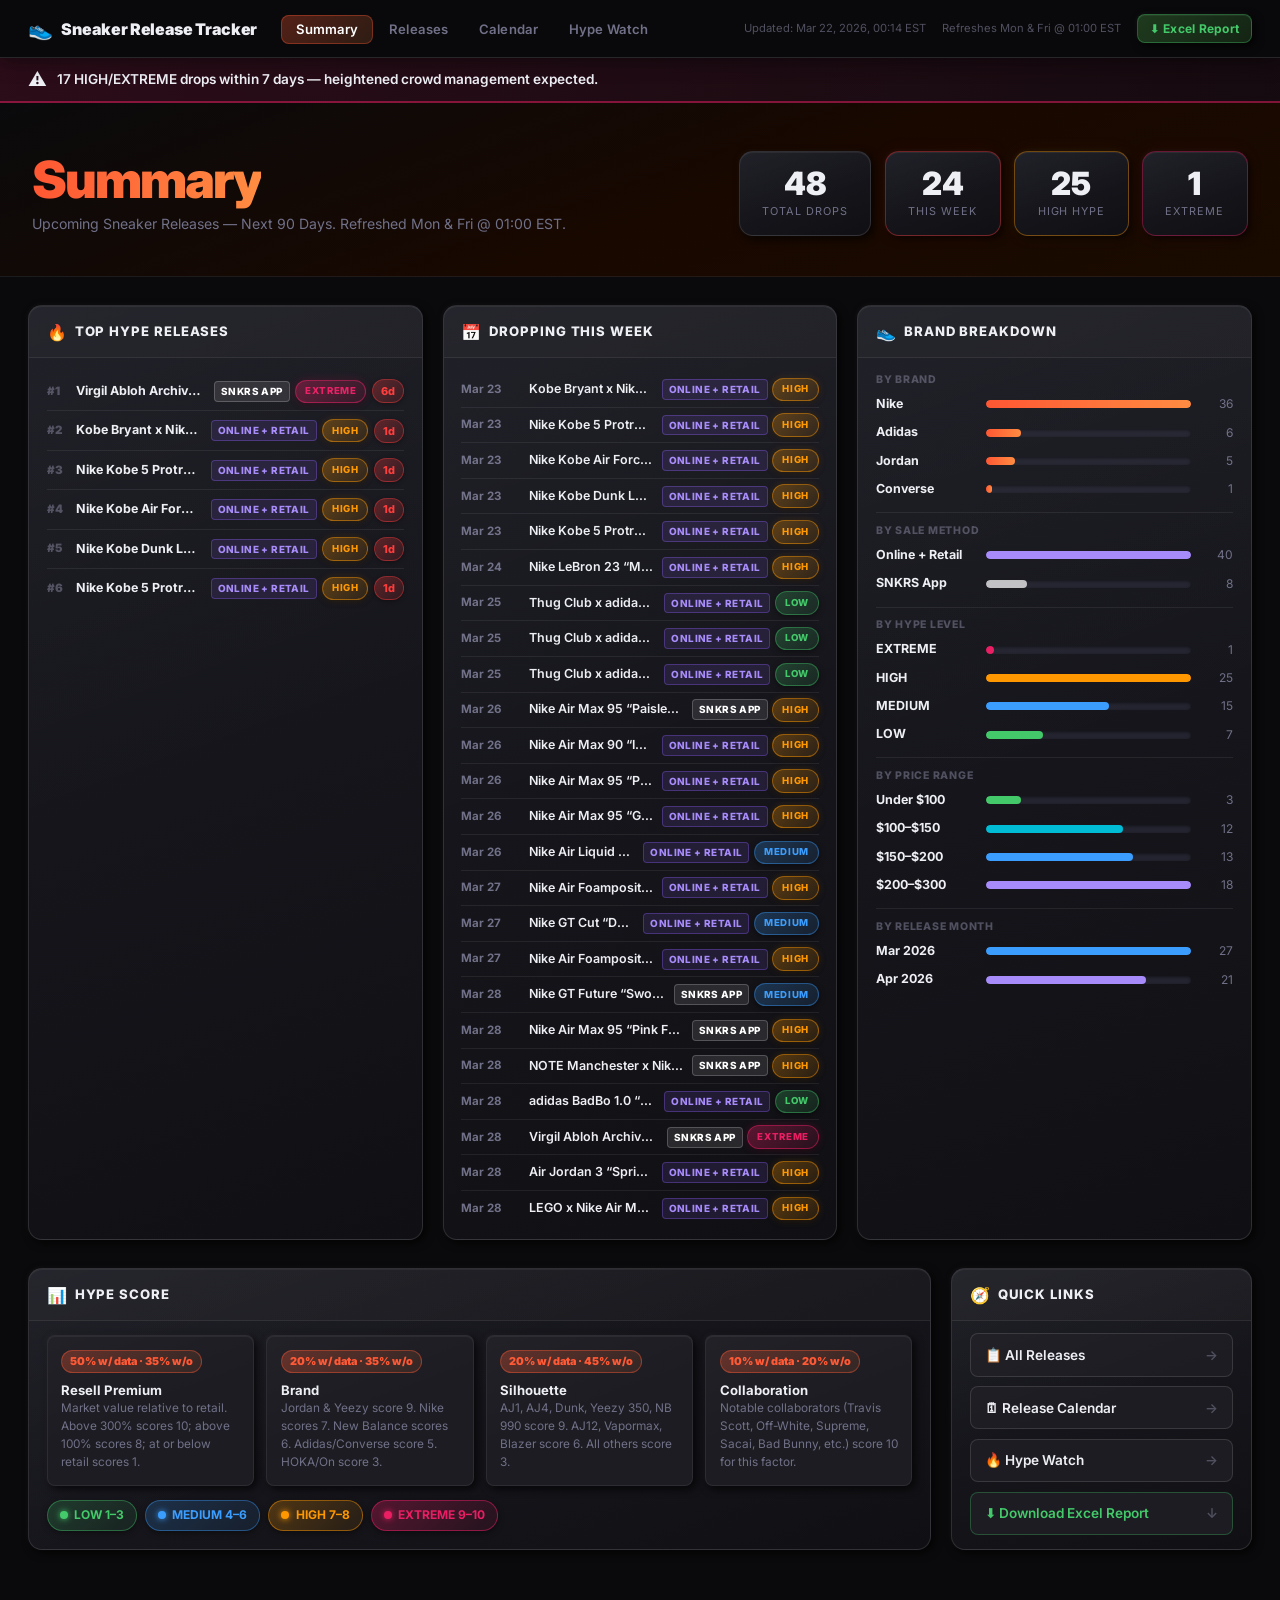
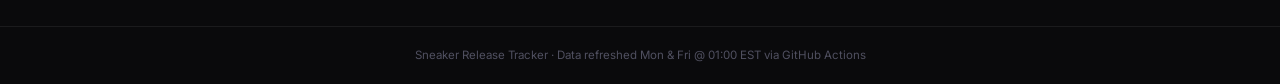
==== docs/index.html @ f707c874 "feat: extend date range from 30 to 90 days Updated LOOKAHEAD_DAYS constant and all associated UI tex" ====
<!DOCTYPE html>
<html lang="en">
<head>
  <meta charset="UTF-8" />
  <meta name="viewport" content="width=device-width, initial-scale=1.0" />
  <title>Sneaker Release Tracker — Summary</title>
  <link rel="stylesheet" href="assets/style.css" />
  <link href="https://fonts.googleapis.com/css2?family=Inter:wght@400;500;600;700;900&display=swap" rel="stylesheet" />
</head>
<body>

<nav class="navbar">
  <a class="nav-brand" href="index.html"><span class="nav-logo">👟</span><span class="nav-title">Sneaker Release Tracker</span></a>
  <ul class="nav-links">
    <li><a href="index.html" class="active">Summary</a></li>
    <li><a href="releases.html">Releases</a></li>
    <li><a href="calendar.html">Calendar</a></li>
    <li><a href="hype.html">Hype Watch</a></li>
  </ul>
  <div class="nav-right">
    <div class="nav-meta" id="last-updated">—</div>
    <div class="nav-meta">Refreshes Mon &amp; Fri @ 01:00 EST</div>
    <a class="btn-download" id="dl-btn" href="data/sneaker_releases.xlsx" download>⬇ Excel Report</a>
  </div>
</nav>

<div class="notice-bar" id="notice-bar">
  <div class="nb-drops" id="nb-drops">
    <span class="nb-icon">🚨</span>
    <div class="nb-body">
      <div class="nb-label">DROPPING TODAY</div>
      <div class="nb-shoes" id="drops-today-names"></div>
    </div>
  </div>
  <div class="nb-sep" id="nb-sep"></div>
  <div class="nb-alert" id="nb-alert">
    <span class="nb-icon">⚠️</span>
    <span id="alert-text"></span>
  </div>
</div>

<header class="hero">
  <div class="hero-content">
    <h1><span class="accent">Summary</span></h1>
    <p class="hero-sub">Upcoming Sneaker Releases — Next 90 Days. Refreshed Mon &amp; Fri @ 01:00 EST.</p>
  </div>
  <div class="hero-stats">
    <div class="stat-card"><div class="stat-num" id="stat-total">—</div><div class="stat-label">Total Drops</div></div>
    <div class="stat-card s-urgent"><div class="stat-num" id="stat-week">—</div><div class="stat-label">This Week</div></div>
    <div class="stat-card s-high"><div class="stat-num" id="stat-high">—</div><div class="stat-label">HIGH Hype</div></div>
    <div class="stat-card s-ext"><div class="stat-num" id="stat-ext">—</div><div class="stat-label">EXTREME</div></div>
  </div>
</header>

<!-- Top row: 3 equal cards spanning full width -->
<div class="summary-grid summary-grid-top">
  <!-- Top Hype Releases -->
  <div class="summary-section">
    <div class="ss-header"><span>🔥</span><span class="ss-title">Top Hype Releases</span></div>
    <div class="ss-body" id="top-hype-list"><div class="loading">Loading…</div></div>
  </div>

  <!-- Dropping This Week -->
  <div class="summary-section">
    <div class="ss-header"><span>📅</span><span class="ss-title">Dropping This Week</span></div>
    <div class="ss-body" id="this-week-list"><div class="loading">Loading…</div></div>
  </div>

  <!-- Brand + Sale Method Breakdown -->
  <div class="summary-section">
    <div class="ss-header"><span>👟</span><span class="ss-title">Brand Breakdown</span></div>
    <div class="ss-body">
      <div class="breakdown-sub-label">By Brand</div>
      <div class="brand-bars" id="brand-bars"></div>
      <div class="breakdown-divider"></div>
      <div class="breakdown-sub-label">By Sale Method</div>
      <div class="brand-bars" id="sale-bars"></div>
      <div class="breakdown-divider"></div>
      <div class="breakdown-sub-label">By Hype Level</div>
      <div class="brand-bars" id="hype-bars"></div>
      <div class="breakdown-divider"></div>
      <div class="breakdown-sub-label">By Price Range</div>
      <div class="brand-bars" id="price-bars"></div>
      <div class="breakdown-divider"></div>
      <div class="breakdown-sub-label">By Release Month</div>
      <div class="brand-bars" id="month-bars"></div>
    </div>
  </div>
</div>

<!-- Bottom row: Hype Legend + Quick Links spanning full width -->
<div class="summary-grid summary-grid-bottom">
  <!-- How Hype Is Calculated -->
  <div class="summary-section">
    <div class="ss-header"><span>📊</span><span class="ss-title">Hype Score</span></div>
    <div class="ss-body">
      <div class="legend-factors-inline">
        <div class="legend-factor">
          <div class="lf-header"><span class="lf-weight">50% w/ data · 35% w/o</span></div>
          <div class="lf-title">Resell Premium</div>
          <div class="lf-desc">Market value relative to retail. Above 300% scores 10; above 100% scores 8; at or below retail scores 1.</div>
        </div>
        <div class="legend-factor">
          <div class="lf-header"><span class="lf-weight">20% w/ data · 35% w/o</span></div>
          <div class="lf-title">Brand</div>
          <div class="lf-desc">Jordan &amp; Yeezy score 9. Nike scores 7. New Balance scores 6. Adidas/Converse score 5. HOKA/On score 3.</div>
        </div>
        <div class="legend-factor">
          <div class="lf-header"><span class="lf-weight">20% w/ data · 45% w/o</span></div>
          <div class="lf-title">Silhouette</div>
          <div class="lf-desc">AJ1, AJ4, Dunk, Yeezy 350, NB 990 score 9. AJ12, Vapormax, Blazer score 6. All others score 3.</div>
        </div>
        <div class="legend-factor">
          <div class="lf-header"><span class="lf-weight">10% w/ data · 20% w/o</span></div>
          <div class="lf-title">Collaboration</div>
          <div class="lf-desc">Notable collaborators (Travis Scott, Off-White, Supreme, Sacai, Bad Bunny, etc.) score 10 for this factor.</div>
        </div>
      </div>
      <div class="legend-levels" style="margin-top:0.85rem;">
        <div class="legend-level-pill ll-low">  <span class="ll-dot"></span> LOW 1–3</div>
        <div class="legend-level-pill ll-medium"><span class="ll-dot"></span> MEDIUM 4–6</div>
        <div class="legend-level-pill ll-high">  <span class="ll-dot"></span> HIGH 7–8</div>
        <div class="legend-level-pill ll-extreme"><span class="ll-dot"></span> EXTREME 9–10</div>
      </div>
    </div>
  </div>

  <!-- Quick Links -->
  <div class="summary-section">
    <div class="ss-header"><span>🧭</span><span class="ss-title">Quick Links</span></div>
    <div class="ss-body" style="display:flex;flex-direction:column;gap:0.6rem;padding-top:0.75rem;">
      <a href="releases.html" class="quick-link">📋 All Releases <span class="ql-arrow">→</span></a>
      <a href="calendar.html" class="quick-link">🗓 Release Calendar <span class="ql-arrow">→</span></a>
      <a href="hype.html" class="quick-link quick-link-hype">🔥 Hype Watch <span class="ql-arrow">→</span></a>
      <a href="data/sneaker_releases.xlsx" download class="quick-link quick-link-dl">⬇ Download Excel Report <span class="ql-arrow">↓</span></a>
    </div>
  </div>
</div>

<footer class="site-footer">
  <p>Sneaker Release Tracker · Data refreshed Mon &amp; Fri @ 01:00 EST via GitHub Actions</p>
</footer>

<script src="assets/data.js?v=3"></script>
<script src="assets/transitions.js"></script>
<script src="assets/summary.js?v=3"></script>
</body>
</html>
---- docs/assets/style.css ----
/* ============================================================
   Sneaker Release Tracker — Dashboard Styles v2
   Dark sneaker-culture aesthetic with gradients, bevel, bubbles
   ============================================================ */

:root {
  --bg:       #0a0a0c;
  --surface:  #131317;
  --surface2: #1c1c22;
  --surface3: #242430;
  --border:   rgba(255,255,255,0.07);
  --border2:  rgba(255,255,255,0.12);
  --accent:   #ff5733;
  --accent2:  #ff8c42;
  --text:     #eeeef5;
  --text-muted: #707088;
  --text-dim:   #505060;
  --urgent:   #ff3b3b;
  --upcoming: #f5a623;
  --low:      #43c96a;
  --medium:   #3b9eff;
  --high:     #ff9800;
  --extreme:  #e91e63;
  --font:     'Inter', system-ui, sans-serif;
  --r:        14px;
  --r-sm:     8px;
  --r-xs:     5px;
  /* bevel shadow */
  --bevel: 3px 3px 8px rgba(0,0,0,0.7), -1px -1px 4px rgba(255,255,255,0.04), inset 0 1px 0 rgba(255,255,255,0.055);
  /* card gradient */
  --card-bg: linear-gradient(160deg, #1a1a22 0%, #101014 100%);
}

*,*::before,*::after { box-sizing:border-box; margin:0; padding:0; }
html { scroll-behavior:smooth; }
body { background:var(--bg); color:var(--text); font-family:var(--font); min-height:100vh; line-height:1.5; }

/* ── NAVBAR ─────────────────────────────────── */
.navbar {
  display:flex; align-items:center; gap:1.5rem;
  padding:0 1.75rem; height:58px;
  background:rgba(10,10,12,0.92);
  backdrop-filter:blur(16px);
  border-bottom:1px solid var(--border2);
  position:sticky; top:0; z-index:200;
  box-shadow:0 2px 20px rgba(0,0,0,0.5);
}
.nav-brand { display:flex; align-items:center; gap:0.55rem; font-weight:900; font-size:1rem; letter-spacing:-0.02em; white-space:nowrap; text-decoration:none; color:var(--text); }
.nav-logo { font-size:1.25rem; }
.nav-links { display:flex; list-style:none; gap:2px; }
.nav-links a {
  color:var(--text-muted); text-decoration:none;
  font-size:0.82rem; font-weight:600;
  padding:0.38rem 0.9rem; border-radius:var(--r-sm);
  transition:color 0.15s, background 0.15s;
  letter-spacing:0.01em;
}
.nav-links a:hover { color:var(--text); background:var(--surface2); }
.nav-links a.active {
  color:#fff;
  background:linear-gradient(135deg, rgba(255,87,51,0.3), rgba(255,140,66,0.15));
  box-shadow:inset 0 0 0 1px rgba(255,87,51,0.35);
}
.nav-right { margin-left:auto; display:flex; align-items:center; gap:1rem; }
.nav-meta  { font-size:0.7rem; color:var(--text-dim); white-space:nowrap; }
.btn-download {
  display:flex; align-items:center; gap:0.4rem;
  background:linear-gradient(135deg, #1e3a1e, #142414);
  border:1px solid rgba(67,201,106,0.35);
  color:#43c96a; border-radius:var(--r-sm);
  padding:0.3rem 0.75rem; font-size:0.75rem; font-weight:700;
  text-decoration:none; letter-spacing:0.02em;
  transition:border-color 0.15s, box-shadow 0.15s;
  box-shadow:var(--bevel);
}
.btn-download:hover { border-color:rgba(67,201,106,0.65); box-shadow:0 0 10px rgba(67,201,106,0.2), var(--bevel); }

/* ── HERO ────────────────────────────────────── */
.hero {
  padding:3rem 2rem 2.5rem;
  background:linear-gradient(160deg, #0a0a0c 0%, #180800 55%, #1a0b00 100%);
  border-bottom:1px solid var(--border);
  display:flex; align-items:center; justify-content:space-between; flex-wrap:wrap; gap:2rem;
}
.hero.slim   { padding:2rem; }
.hero.extreme-bg { background:linear-gradient(160deg, #0a0a0c 0%, #18001a 55%, #1a0014 100%); }
.hero h1 { font-size:clamp(2rem,5vw,3.2rem); font-weight:900; letter-spacing:-0.04em; line-height:1.05; }
.accent  { background:linear-gradient(90deg, var(--accent), var(--accent2)); -webkit-background-clip:text; -webkit-text-fill-color:transparent; background-clip:text; }
.hero-sub { color:var(--text-muted); margin-top:0.4rem; font-size:0.88rem; }

/* ── STAT CARDS ──────────────────────────────── */
.hero-stats { display:flex; gap:0.85rem; flex-wrap:wrap; }
.stat-card {
  background:var(--card-bg);
  border:1px solid var(--border2);
  border-radius:var(--r);
  padding:1rem 1.4rem;
  text-align:center;
  min-width:100px;
  box-shadow:var(--bevel);
  position:relative; overflow:hidden;
}
.stat-card::before {
  content:''; position:absolute; inset:0;
  background:linear-gradient(160deg, rgba(255,255,255,0.03) 0%, transparent 60%);
  pointer-events:none;
}
.stat-card.s-urgent { border-color:rgba(255,59,59,0.4); box-shadow:var(--bevel), 0 0 18px rgba(255,59,59,0.08); }
.stat-card.s-high   { border-color:rgba(255,152,0,0.4);  box-shadow:var(--bevel), 0 0 18px rgba(255,152,0,0.08); }
.stat-card.s-ext    { border-color:rgba(233,30,99,0.4);  box-shadow:var(--bevel), 0 0 18px rgba(233,30,99,0.08); }
.stat-card.s-med    { border-color:rgba(59,158,255,0.4); box-shadow:var(--bevel), 0 0 18px rgba(59,158,255,0.08); }
.stat-num   { font-size:2rem; font-weight:900; line-height:1; }
.stat-label { font-size:0.68rem; color:var(--text-muted); text-transform:uppercase; letter-spacing:0.09em; margin-top:0.2rem; }

/* ── ALERT BANNER ────────────────────────────── */
.alert-banner {
  display:none; align-items:center; gap:0.75rem;
  padding:0.65rem 1.75rem;
  background:linear-gradient(90deg, rgba(233,30,99,0.15), rgba(233,30,99,0.05));
  border-bottom:2px solid rgba(233,30,99,0.5);
  font-size:0.85rem; font-weight:600;
}
.alert-banner.show { display:flex; }
.alert-icon { font-size:1.1rem; }

/* ── COMBINED NOTICE BAR ─────────────────────── */
@keyframes pulse-glow {
  0%, 100% { box-shadow: 0 2px 8px rgba(233,30,99,0); }
  50%       { box-shadow: 0 2px 20px rgba(233,30,99,0.3); }
}
.notice-bar {
  display:none; align-items:center; gap:1.5rem;
  padding:0.7rem 1.75rem;
  background:linear-gradient(90deg, rgba(233,30,99,0.15), rgba(233,30,99,0.05));
  border-bottom:2px solid rgba(233,30,99,0.5);
  font-size:0.85rem; font-weight:600;
}
.notice-bar.show { display:flex; }
.notice-bar.has-drops { animation:pulse-glow 2.4s ease-in-out infinite; }
.nb-drops { display:none; align-items:flex-start; gap:0.65rem; }
.nb-drops.show { display:flex; }
.nb-icon  { font-size:1.15rem; line-height:1; }
.nb-body  { display:flex; flex-direction:column; gap:0.4rem; }
.nb-label { font-size:0.7rem; font-weight:900; letter-spacing:0.1em; color:#e91e63; text-transform:uppercase; }
.nb-shoes { display:flex; flex-wrap:wrap; gap:0.45rem; }
.dt-shoe  { display:flex; align-items:center; gap:0.4rem; background:rgba(255,255,255,0.06); border:1px solid rgba(233,30,99,0.3); border-radius:6px; padding:0.22rem 0.6rem; }
.dt-shoe-name { font-size:0.84rem; font-weight:600; color:var(--text); }
.nb-sep   { display:none; width:1px; align-self:stretch; min-height:28px; background:rgba(233,30,99,0.35); }
.nb-sep.show { display:block; }
.nb-alert { display:none; align-items:center; gap:0.65rem; }
.nb-alert.show { display:flex; }

/* ── FILTERS BAR ─────────────────────────────── */
.filters-bar {
  background:var(--surface); border-bottom:1px solid var(--border);
  padding:0.85rem 1.75rem;
}
.filters-inner { display:flex; flex-wrap:wrap; gap:1.25rem; align-items:flex-end; }
.filter-group  { display:flex; flex-direction:column; gap:0.35rem; }
.filter-group label { font-size:0.65rem; text-transform:uppercase; letter-spacing:0.1em; color:var(--text-dim); font-weight:700; }
.filter-chips  { display:flex; gap:0.35rem; flex-wrap:wrap; }

.chip {
  background:var(--surface2);
  border:1px solid var(--border2);
  color:var(--text-muted);
  border-radius:20px;
  padding:0.25rem 0.75rem;
  font-size:0.74rem; font-weight:700;
  cursor:pointer; font-family:var(--font);
  transition:all 0.15s;
  box-shadow:var(--bevel);
}
.chip:hover { border-color:var(--accent); color:var(--text); }
.chip.active {
  background:linear-gradient(135deg, rgba(255,87,51,0.35), rgba(255,140,66,0.15));
  border-color:rgba(255,87,51,0.6); color:#fff;
  box-shadow:var(--bevel), 0 0 8px rgba(255,87,51,0.15);
}
.chip.active[data-hype="EXTREME"] { background:linear-gradient(135deg,rgba(233,30,99,0.35),rgba(233,30,99,0.1));  border-color:rgba(233,30,99,0.6); }
.chip.active[data-hype="HIGH"]    { background:linear-gradient(135deg,rgba(255,152,0,0.35),rgba(255,152,0,0.1));   border-color:rgba(255,152,0,0.6); }
.chip.active[data-hype="MEDIUM"]  { background:linear-gradient(135deg,rgba(59,158,255,0.35),rgba(59,158,255,0.1)); border-color:rgba(59,158,255,0.6); }
.chip.active[data-hype="LOW"]     { background:linear-gradient(135deg,rgba(67,201,106,0.35),rgba(67,201,106,0.1)); border-color:rgba(67,201,106,0.6); }
.chip.urgent-active { background:linear-gradient(135deg,rgba(255,59,59,0.35),rgba(255,59,59,0.1)); border-color:rgba(255,59,59,0.6); }

.search-input {
  background:var(--surface2); border:1px solid var(--border2);
  color:var(--text); border-radius:var(--r-sm);
  padding:0.38rem 0.75rem; font-size:0.82rem;
  font-family:var(--font); width:220px;
  transition:border-color 0.15s; box-shadow:var(--bevel);
}
.search-input:focus { outline:none; border-color:rgba(255,87,51,0.5); }
.search-input::placeholder { color:var(--text-dim); }

.sort-select {
  background:var(--surface2); border:1px solid var(--border2);
  color:var(--text); border-radius:var(--r-sm);
  padding:0.3rem 0.6rem; font-size:0.78rem;
  font-family:var(--font); cursor:pointer;
  box-shadow:var(--bevel);
}

/* ── VIEW TOGGLE ─────────────────────────────── */
.view-toggle { display:flex; gap:3px; }
.view-btn {
  background:var(--surface2); border:1px solid var(--border);
  color:var(--text-muted); border-radius:var(--r-xs);
  padding:0.3rem 0.55rem; font-size:0.8rem;
  cursor:pointer; font-family:var(--font);
  transition:all 0.15s; line-height:1;
}
.view-btn.active { background:var(--surface3); border-color:var(--border2); color:var(--text); }

/* ── SECTION HEADER ──────────────────────────── */
.section-header {
  display:flex; align-items:center; justify-content:space-between;
  margin-bottom:1.25rem; flex-wrap:wrap; gap:0.75rem;
}
.section-header h2 { font-size:1.2rem; font-weight:700; }
.section-controls  { display:flex; align-items:center; gap:0.75rem; flex-wrap:wrap; }
.count-badge {
  background:var(--surface2); border:1px solid var(--border2);
  border-radius:20px; padding:0.12rem 0.55rem;
  font-size:0.75rem; font-weight:700; color:var(--text-muted);
  margin-left:0.4rem; vertical-align:middle;
}

/* ── CARDS SECTION ───────────────────────────── */
.cards-section { padding:1.75rem; }
.cards-grid {
  display:grid;
  grid-template-columns:repeat(auto-fill, minmax(270px, 1fr));
  gap:1rem;
}

/* ── SNEAKER CARD ────────────────────────────── */
.sneaker-card {
  background:var(--card-bg);
  border:1px solid var(--border2);
  border-radius:var(--r);
  overflow:hidden;
  display:flex; flex-direction:column;
  box-shadow:var(--bevel);
  transition:transform 0.15s, box-shadow 0.15s;
  position:relative;
}
.sneaker-card::before {
  content:''; position:absolute; inset:0; border-radius:var(--r);
  background:linear-gradient(160deg, rgba(255,255,255,0.035) 0%, transparent 50%);
  pointer-events:none; z-index:0;
}
.sneaker-card > * { position:relative; z-index:1; }
.sneaker-card:hover { transform:translateY(-3px); box-shadow:5px 8px 24px rgba(0,0,0,0.7), -2px -2px 6px rgba(255,255,255,0.045), inset 0 1px 0 rgba(255,255,255,0.07); }
.sneaker-card.urgent-card  { border-top:2px solid var(--urgent); }
.sneaker-card.upcoming-card{ border-top:2px solid var(--upcoming); }

.card-image-wrap {
  width:100%; aspect-ratio:16/9;
  background:linear-gradient(160deg, var(--surface2), var(--bg));
  display:flex; align-items:center; justify-content:center; overflow:hidden;
}
.card-image-wrap img { width:100%; height:100%; object-fit:cover; transition:transform 0.3s; }
.sneaker-card:hover .card-image-wrap img { transform:scale(1.05); }
.card-image-placeholder { font-size:2.5rem; opacity:0.15; }

.card-body { padding:0.85rem; flex:1; display:flex; flex-direction:column; gap:0.45rem; }
.card-top  { display:flex; align-items:flex-start; justify-content:space-between; gap:0.4rem; }
.card-name { font-size:0.875rem; font-weight:700; line-height:1.3; flex:1; }

/* Hype badge — bubble style */
.hype-badge {
  font-size:0.6rem; font-weight:800; padding:0.22rem 0.55rem;
  border-radius:20px; text-transform:uppercase; letter-spacing:0.07em;
  white-space:nowrap; flex-shrink:0;
  box-shadow:0 2px 6px rgba(0,0,0,0.4);
}
.hype-LOW     { background:linear-gradient(135deg,rgba(67,201,106,0.25),rgba(67,201,106,0.1));  color:#43c96a; border:1px solid rgba(67,201,106,0.4); }
.hype-MEDIUM  { background:linear-gradient(135deg,rgba(59,158,255,0.25),rgba(59,158,255,0.1)); color:#3b9eff; border:1px solid rgba(59,158,255,0.4); }
.hype-HIGH    { background:linear-gradient(135deg,rgba(255,152,0,0.3),rgba(255,152,0,0.1));   color:#ff9800; border:1px solid rgba(255,152,0,0.45); box-shadow:0 0 8px rgba(255,152,0,0.15),0 2px 6px rgba(0,0,0,0.4); }
.hype-EXTREME { background:linear-gradient(135deg,rgba(233,30,99,0.35),rgba(233,30,99,0.1));  color:#e91e63; border:1px solid rgba(233,30,99,0.5);  box-shadow:0 0 10px rgba(233,30,99,0.2),0 2px 6px rgba(0,0,0,0.4); }

.card-meta { display:flex; flex-wrap:wrap; gap:0.3rem; }
.meta-pill {
  font-size:0.68rem; color:var(--text-muted);
  background:var(--surface3); border-radius:var(--r-xs);
  padding:0.12rem 0.42rem; border:1px solid var(--border);
}
.brand-pill { font-weight:800; text-transform:uppercase; letter-spacing:0.05em; color:var(--text); }

/* Hype score bar */
.hype-score-bar { display:flex; align-items:center; gap:0.45rem; }
.hype-bar-bg {
  flex:1; height:5px; background:var(--surface3);
  border-radius:3px; overflow:hidden;
  box-shadow:inset 0 1px 3px rgba(0,0,0,0.5);
}
.hype-bar-fill { height:100%; border-radius:3px; }
.hype-score-num { font-size:0.7rem; font-weight:800; min-width:2rem; text-align:right; color:var(--text-muted); }

.card-footer {
  display:flex; align-items:center; justify-content:space-between;
  border-top:1px solid var(--border); padding-top:0.65rem; margin-top:auto; flex-wrap:wrap; gap:0.4rem;
}
.release-date-wrap { display:flex; flex-direction:column; }
.release-date-label { font-size:0.6rem; text-transform:uppercase; letter-spacing:0.09em; color:var(--text-dim); }
.release-date-val   { font-size:0.82rem; font-weight:700; }

/* Days chips */
.days-chip { font-size:0.68rem; font-weight:800; padding:0.18rem 0.5rem; border-radius:20px; box-shadow:0 1px 4px rgba(0,0,0,0.4); }
.days-urgent   { background:linear-gradient(135deg,rgba(255,59,59,0.3),rgba(255,59,59,0.1));   color:var(--urgent);   border:1px solid rgba(255,59,59,0.4); }
.days-upcoming { background:linear-gradient(135deg,rgba(245,166,35,0.3),rgba(245,166,35,0.1)); color:var(--upcoming); border:1px solid rgba(245,166,35,0.4); }
.days-normal   { background:var(--surface3); color:var(--text-muted); border:1px solid var(--border); }

.price-tag { font-size:0.95rem; font-weight:900; background:linear-gradient(90deg,var(--accent),var(--accent2)); -webkit-background-clip:text; -webkit-text-fill-color:transparent; background-clip:text; }
.price-tbd { font-size:0.75rem; color:var(--text-dim); font-style:italic; }

.card-source-link { font-size:0.67rem; color:var(--text-dim); text-decoration:none; margin-top:0.25rem; display:inline-block; transition:color 0.15s; }
.card-source-link:hover { color:var(--accent); }

/* ── LIST VIEW ───────────────────────────────── */
.list-view { display:flex; flex-direction:column; gap:2px; }
.list-header, .list-row {
  display:grid;
  grid-template-columns: 22px 1fr 72px 108px 62px 40px 50px 34px 26px;
  gap:0.5rem; align-items:center;
  padding:0 0.75rem;
}
.list-header {
  font-size:0.67rem; text-transform:uppercase; letter-spacing:0.1em; color:var(--text-dim); font-weight:700;
  padding-bottom:0.4rem; border-bottom:1px solid var(--border);
  margin-bottom:2px;
}
.list-row {
  background:var(--surface);
  border:1px solid var(--border);
  border-radius:var(--r-xs);
  height:38px;
  box-shadow:var(--bevel);
  transition:background 0.12s, border-color 0.12s;
  cursor:default;
}
.list-row:hover { background:var(--surface2); border-color:var(--border2); }
.list-row.urgent-row  { border-left:3px solid var(--urgent); }
.list-row.upcoming-row{ border-left:3px solid var(--upcoming); }

.list-dot { width:10px; height:10px; border-radius:50%; flex-shrink:0; box-shadow:0 0 6px currentColor; }
.list-dot.d-low     { background:var(--low);    color:var(--low); }
.list-dot.d-medium  { background:var(--medium); color:var(--medium); }
.list-dot.d-high    { background:var(--high);   color:var(--high); }
.list-dot.d-extreme { background:var(--extreme);color:var(--extreme); }

.list-name  { font-size:0.87rem; font-weight:600; white-space:nowrap; overflow:hidden; text-overflow:ellipsis; }
.list-brand { font-size:0.75rem; font-weight:800; text-transform:uppercase; letter-spacing:0.04em; color:var(--text-muted); }
.list-date  { font-size:0.8rem; font-weight:600; }
.list-days  { font-size:0.75rem; font-weight:800; text-align:center; }
.list-days.urgent   { color:var(--urgent); }
.list-days.upcoming { color:var(--upcoming); }
.list-price { font-size:0.83rem; font-weight:800; color:var(--accent); text-align:right; }
.list-score { font-size:0.78rem; font-weight:800; text-align:center; }
.list-link  { font-size:0.8rem; font-weight:700; color:var(--accent); text-decoration:none; text-align:center; transition:color 0.12s, opacity 0.12s; opacity:0.75; }
.list-link:hover { color:var(--accent2); opacity:1; }

/* ── SALE METHOD BADGES ──────────────────────────── */
.sale-badge {
  display:inline-flex; align-items:center;
  font-size:0.62rem; font-weight:800; letter-spacing:0.04em;
  padding:2px 6px; border-radius:4px;
  white-space:nowrap; text-transform:uppercase;
  border:1px solid transparent;
}
/* SNKRS App — Nike black/white */
.sm-snkrs        { background:rgba(255,255,255,0.1); color:#fff; border-color:rgba(255,255,255,0.2); }
/* Confirmed App — Adidas blue */
.sm-confirmed    { background:rgba(59,158,255,0.15); color:#3b9eff; border-color:rgba(59,158,255,0.35); }
/* Raffle — orange/amber heat */
.sm-raffle       { background:rgba(255,152,0,0.15);  color:#ff9800; border-color:rgba(255,152,0,0.4); }
/* Giveaway — green */
.sm-giveaway     { background:rgba(67,201,106,0.15); color:#43c96a; border-color:rgba(67,201,106,0.35); }
/* Online-only — teal */
.sm-online       { background:rgba(0,188,212,0.12);  color:#00bcd4; border-color:rgba(0,188,212,0.3); }
/* Online + Retail — indigo */
.sm-online-retail{ background:rgba(139,92,246,0.13); color:#a78bfa; border-color:rgba(139,92,246,0.35); }
/* In-Store — warm gray */
.sm-instore      { background:rgba(255,193,7,0.12);  color:#ffc107; border-color:rgba(255,193,7,0.3); }
/* Retail — dim */
.sm-retail       { background:rgba(255,255,255,0.05);color:var(--text-dim); border-color:rgba(255,255,255,0.09); }

.card-sale-row { margin:0.3rem 0 0.1rem; }

/* ── CALENDAR ────────────────────────────────── */
.calendar-section { padding:1.75rem; }
.calendar-nav { display:flex; align-items:center; gap:1.25rem; margin-bottom:1.25rem; }
.calendar-nav h2 { font-size:1.3rem; font-weight:700; min-width:190px; text-align:center; }
.cal-btn {
  background:var(--card-bg); border:1px solid var(--border2);
  color:var(--text); border-radius:var(--r-sm);
  padding:0.38rem 0.9rem; cursor:pointer; font-family:var(--font);
  font-size:0.82rem; box-shadow:var(--bevel); transition:border-color 0.15s;
}
.cal-btn:hover { border-color:var(--accent); color:var(--accent); }

.calendar-grid-wrapper {
  background:var(--surface); border:1px solid var(--border2);
  border-radius:var(--r); overflow:hidden; box-shadow:var(--bevel);
}
.calendar-dow {
  display:grid; grid-template-columns:repeat(7,1fr);
  border-bottom:1px solid var(--border);
  background:var(--surface2);
}
.calendar-dow span {
  text-align:center; padding:0.55rem;
  font-size:0.67rem; text-transform:uppercase; letter-spacing:0.1em;
  color:var(--text-dim); font-weight:700;
}
.calendar-grid { display:grid; grid-template-columns:repeat(7,1fr); }
.cal-day {
  min-height:140px; border-right:1px solid var(--border); border-bottom:1px solid var(--border);
  padding:0.45rem 0.5rem; transition:background 0.1s; display:flex; flex-direction:column;
}
.cal-day:nth-child(7n) { border-right:none; }
.cal-day.empty { background:rgba(0,0,0,0.2); }
.cal-day.has-releases { cursor:pointer; }
.cal-day.has-releases:hover { background:var(--surface2); }
.cal-day.today { background:rgba(255,87,51,0.05); }
.cal-day-num { font-size:0.76rem; font-weight:700; color:var(--text-muted); margin-bottom:0.35rem; flex-shrink:0; }
.cal-day.today .cal-day-num { color:var(--accent); }
.cal-day-dots { display:none; }
.cal-dot { width:8px; height:8px; border-radius:50%; flex-shrink:0; }
.cal-dot.d-urgent  { background:var(--urgent);  box-shadow:0 0 5px var(--urgent); }
.cal-dot.d-extreme { background:var(--extreme); box-shadow:0 0 5px var(--extreme); }
.cal-dot.d-high    { background:var(--high);    box-shadow:0 0 4px var(--high); }
.cal-dot.d-medium  { background:var(--medium); }
.cal-dot.d-normal  { background:var(--text-dim); }
.cal-day-entries { display:flex; flex-direction:column; gap:2px; flex:1; }
.cal-entry {
  display:flex; align-items:center; gap:4px;
  padding:2px 4px; border-radius:3px;
  background:rgba(255,255,255,0.04);
  border-left:2px solid transparent;
}
.cal-entry.ce-extreme { border-left-color:var(--extreme); }
.cal-entry.ce-high    { border-left-color:var(--high); }
.cal-entry.ce-medium  { border-left-color:var(--medium); }
.cal-entry.ce-low     { border-left-color:var(--low); }
.cal-entry-dot { width:6px; height:6px; border-radius:50%; flex-shrink:0; background:currentColor; }
.cal-entry-dot.d-extreme { color:var(--extreme); box-shadow:0 0 4px var(--extreme); }
.cal-entry-dot.d-high    { color:var(--high);    box-shadow:0 0 3px var(--high); }
.cal-entry-dot.d-medium  { color:var(--medium); }
.cal-entry-dot.d-low     { color:var(--low); }
.cal-entry-name { font-size:0.62rem; font-weight:600; white-space:nowrap; overflow:hidden; text-overflow:ellipsis; line-height:1.2; }
.cal-day-more { font-size:0.58rem; color:var(--text-dim); margin-top:2px; padding-left:2px; }

.day-detail {
  margin-top:1.5rem; background:var(--surface);
  border:1px solid var(--border2); border-radius:var(--r);
  overflow:hidden; box-shadow:var(--bevel);
}
.day-detail-header {
  display:flex; align-items:center; justify-content:space-between;
  padding:0.85rem 1.25rem; border-bottom:1px solid var(--border);
  background:var(--surface2);
}
.day-detail-header h3 { font-size:1rem; font-weight:700; }
.detail-close {
  background:none; border:1px solid var(--border); color:var(--text-muted);
  border-radius:50%; width:26px; height:26px; cursor:pointer; font-size:0.72rem;
  transition:border-color 0.15s, color 0.15s;
}
.detail-close:hover { border-color:var(--urgent); color:var(--urgent); }
#detail-cards { padding:1rem 1.25rem; }

/* ── HYPE PAGE ───────────────────────────────── */
.hype-breakdown { padding:1.25rem 1.75rem; }
.hype-breakdown h2 { font-size:1rem; font-weight:700; margin-bottom:0.85rem; }
.brand-bars { display:flex; flex-direction:column; gap:0.6rem; max-width:580px; }
.brand-bar-row { display:flex; align-items:center; gap:0.65rem; }
.brand-bar-label { font-size:0.78rem; font-weight:700; min-width:100px; }
.brand-bar-track { flex:1; height:8px; background:var(--surface3); border-radius:4px; overflow:hidden; box-shadow:inset 0 1px 3px rgba(0,0,0,0.5); }
.brand-bar-fill  { height:100%; border-radius:4px; background:linear-gradient(90deg,var(--accent),var(--accent2)); }
.brand-bar-num   { font-size:0.75rem; color:var(--text-muted); min-width:2rem; text-align:right; }
.breakdown-divider   { height:1px; background:var(--border); margin:0.85rem 0 0.6rem; }
.breakdown-sub-label { font-size:0.66rem; font-weight:800; text-transform:uppercase; letter-spacing:0.07em; color:var(--text-dim); margin-bottom:0.45rem; }

/* ── HYPE LEGEND ─────────────────────────────── */
.hype-legend {
  margin:1.5rem 1.75rem;
  background:var(--card-bg); border:1px solid var(--border2);
  border-radius:var(--r); box-shadow:var(--bevel); overflow:hidden;
}
.legend-header {
  display:flex; align-items:center; justify-content:space-between;
  padding:0.85rem 1.25rem; background:var(--surface2);
  border-bottom:1px solid var(--border); cursor:pointer;
  user-select:none;
}
.legend-header h3 { font-size:0.9rem; font-weight:700; }
.legend-toggle { font-size:0.8rem; color:var(--text-muted); transition:transform 0.2s; }
.legend-body { padding:1.25rem; }
.legend-body.collapsed { display:none; }

.legend-factors { display:grid; grid-template-columns:repeat(auto-fill,minmax(240px,1fr)); gap:0.85rem; margin-bottom:1.25rem; }
.legend-factor {
  background:var(--surface2); border:1px solid var(--border);
  border-radius:var(--r-sm); padding:0.85rem;
  box-shadow:var(--bevel); position:relative; overflow:hidden;
}
.legend-factor::before { content:''; position:absolute; inset:0; background:linear-gradient(160deg,rgba(255,255,255,0.025) 0%,transparent 50%); pointer-events:none; }
.lf-header { display:flex; align-items:center; gap:0.5rem; margin-bottom:0.5rem; }
.lf-weight {
  font-size:0.68rem; font-weight:900; padding:0.15rem 0.5rem; border-radius:20px;
  background:linear-gradient(135deg,rgba(255,87,51,0.3),rgba(255,140,66,0.1));
  border:1px solid rgba(255,87,51,0.4); color:var(--accent);
}
.lf-title { font-size:0.82rem; font-weight:700; }
.lf-desc  { font-size:0.74rem; color:var(--text-muted); line-height:1.5; }

.legend-levels { display:flex; gap:0.5rem; flex-wrap:wrap; }
.legend-level-pill {
  display:flex; align-items:center; gap:0.4rem;
  padding:0.35rem 0.75rem; border-radius:20px;
  font-size:0.75rem; font-weight:700;
  box-shadow:0 2px 6px rgba(0,0,0,0.4);
}
.ll-low     { background:linear-gradient(135deg,rgba(67,201,106,0.2),rgba(67,201,106,0.08)); border:1px solid rgba(67,201,106,0.4); color:#43c96a; }
.ll-medium  { background:linear-gradient(135deg,rgba(59,158,255,0.2),rgba(59,158,255,0.08)); border:1px solid rgba(59,158,255,0.4); color:#3b9eff; }
.ll-high    { background:linear-gradient(135deg,rgba(255,152,0,0.25),rgba(255,152,0,0.08));  border:1px solid rgba(255,152,0,0.45); color:#ff9800; }
.ll-extreme { background:linear-gradient(135deg,rgba(233,30,99,0.3),rgba(233,30,99,0.08));   border:1px solid rgba(233,30,99,0.5);  color:#e91e63; }
.ll-dot { width:8px; height:8px; border-radius:50%; background:currentColor; box-shadow:0 0 6px currentColor; }

/* ── SUMMARY PAGE ────────────────────────────── */
.summary-grid         { display:grid; gap:1.25rem; padding:1.75rem; padding-bottom:0; width:100%; }
.summary-grid-top     { grid-template-columns:repeat(3,1fr); }
.summary-grid-bottom  { grid-template-columns:3fr 1fr; padding-bottom:1.75rem; }
.legend-factors-inline { display:grid; grid-template-columns:repeat(auto-fill,minmax(200px,1fr)); gap:0.75rem; }
.quick-link {
  display:flex; align-items:center; gap:0.6rem;
  padding:0.65rem 0.9rem;
  background:var(--surface2); border:1px solid var(--border2);
  border-radius:var(--r-sm); text-decoration:none;
  color:var(--text); font-size:0.85rem; font-weight:600;
  transition:border-color 0.15s;
}
.quick-link:hover      { border-color:var(--accent); }
.quick-link-hype:hover { border-color:var(--extreme); }
.quick-link-dl  { color:#43c96a; border-color:rgba(67,201,106,0.3); }
.quick-link-dl:hover { border-color:rgba(67,201,106,0.7); }
.ql-arrow { margin-left:auto; color:var(--text-dim); }
.summary-section {
  background:var(--card-bg); border:1px solid var(--border2);
  border-radius:var(--r); box-shadow:var(--bevel);
  overflow:hidden; position:relative;
}
.summary-section::before { content:''; position:absolute; inset:0; background:linear-gradient(160deg,rgba(255,255,255,0.03) 0%,transparent 50%); pointer-events:none; }
.ss-header {
  padding:0.85rem 1.1rem; border-bottom:1px solid var(--border);
  display:flex; align-items:center; gap:0.5rem; background:rgba(255,255,255,0.02);
}
.ss-title { font-size:0.82rem; font-weight:800; text-transform:uppercase; letter-spacing:0.07em; }
.ss-body   { padding:0.85rem 1.1rem; }

.top-release-row {
  display:flex; align-items:center; gap:0.65rem;
  padding:0.45rem 0; border-bottom:1px solid var(--border);
}
.top-release-row:last-child { border-bottom:none; }
.tr-rank { font-size:0.72rem; font-weight:900; color:var(--text-dim); min-width:1.2rem; }
.tr-name { font-size:0.78rem; font-weight:700; flex:1; white-space:nowrap; overflow:hidden; text-overflow:ellipsis; }
.tr-meta { display:flex; align-items:center; gap:0.35rem; flex-shrink:0; }

.week-row {
  display:grid; grid-template-columns:60px 1fr auto;
  gap:0.5rem; align-items:center;
  padding:0.35rem 0; border-bottom:1px solid var(--border);
}
.week-row:last-child { border-bottom:none; }
.wr-date   { font-size:0.72rem; font-weight:700; color:var(--text-muted); }
.wr-name   { font-size:0.78rem; font-weight:600; white-space:nowrap; overflow:hidden; text-overflow:ellipsis; }
.wr-badges { display:flex; align-items:center; gap:0.3rem; justify-content:flex-end; }

/* ── LOADING / EMPTY ─────────────────────────── */
.loading, .empty-state {
  grid-column:1/-1; text-align:center;
  padding:3.5rem 1rem; color:var(--text-muted); font-size:1rem;
}
.empty-icon { font-size:2.5rem; display:block; margin-bottom:0.75rem; }

/* ── ANIMATIONS ──────────────────────────────── */

/* Page fade-in on load */
@keyframes page-in {
  from { opacity: 0; transform: translateY(5px); }
  to   { opacity: 1; transform: translateY(0); }
}
body { animation: page-in 0.18s ease-out both; }

/* Page fade-out when leaving */
@keyframes page-out {
  to { opacity: 0; transform: translateY(-4px); }
}
body.is-leaving { animation: page-out 0.12s ease-in forwards; }

/* Shared fade-up used by hero, stat cards, summary sections */
@keyframes fade-up {
  from { opacity: 0; transform: translateY(12px); }
  to   { opacity: 1; transform: translateY(0); }
}

/* Hero entrance */
.hero-content { animation: fade-up 0.4s 0.08s ease-out both; }
.hero-stats   { animation: fade-up 0.4s 0.20s ease-out both; }

/* Stat cards stagger */
.stat-card:nth-child(1) { animation: fade-up 0.32s 0.14s ease-out both; }
.stat-card:nth-child(2) { animation: fade-up 0.32s 0.22s ease-out both; }
.stat-card:nth-child(3) { animation: fade-up 0.32s 0.30s ease-out both; }
.stat-card:nth-child(4) { animation: fade-up 0.32s 0.38s ease-out both; }

/* Sneaker card stagger (first 6 staggered, rest instant) */
@keyframes card-in {
  from { opacity: 0; transform: translateY(14px); }
  to   { opacity: 1; transform: translateY(0); }
}
.sneaker-card              { animation: card-in 0.3s ease-out both; }
.sneaker-card:nth-child(1) { animation-delay: 0.04s; }
.sneaker-card:nth-child(2) { animation-delay: 0.09s; }
.sneaker-card:nth-child(3) { animation-delay: 0.14s; }
.sneaker-card:nth-child(4) { animation-delay: 0.19s; }
.sneaker-card:nth-child(5) { animation-delay: 0.24s; }
.sneaker-card:nth-child(6) { animation-delay: 0.29s; }

/* Progress bars grow from left */
@keyframes bar-grow {
  from { transform: scaleX(0); }
  to   { transform: scaleX(1); }
}
.hype-bar-fill  { transform-origin: left; animation: bar-grow 0.65s 0.1s ease-out both; }
.brand-bar-fill { transform-origin: left; animation: bar-grow 0.65s 0.1s ease-out both; }

/* Summary page section cards stagger */
.summary-section:nth-child(1) { animation: fade-up 0.35s 0.08s ease-out both; }
.summary-section:nth-child(2) { animation: fade-up 0.35s 0.15s ease-out both; }
.summary-section:nth-child(3) { animation: fade-up 0.35s 0.22s ease-out both; }

/* Respect reduced-motion preference */
@media (prefers-reduced-motion: reduce) {
  *, *::before, *::after { animation-duration: 0.01ms !important; animation-delay: 0.01ms !important; transition-duration: 0.01ms !important; }
}

/* ── FOOTER ──────────────────────────────────── */
.site-footer {
  margin-top:3rem; padding:1.25rem 1.75rem;
  border-top:1px solid var(--border); text-align:center;
  font-size:0.72rem; color:var(--text-dim);
}

/* ── RESPONSIVE ──────────────────────────────── */
@media (max-width:700px) {
  .navbar { padding:0 1rem; gap:1rem; }
  .nav-title { display:none; }
  .hero, .filters-bar, .cards-section, .calendar-section, .hype-breakdown, .hype-legend, .summary-grid { padding-left:1rem; padding-right:1rem; }
  .list-header, .list-row { grid-template-columns:18px 1fr 52px 0 55px 36px 42px 28px 20px; font-size:0.7rem; }
  .list-row .sale-badge { display:none; }
  .list-header span:nth-child(4) { display:none; }
  .cal-day { min-height:80px; }
  .cal-entry-name { display:none; }
  .cal-day-dots { display:flex; }
  .cal-day-entries { display:none; }
}
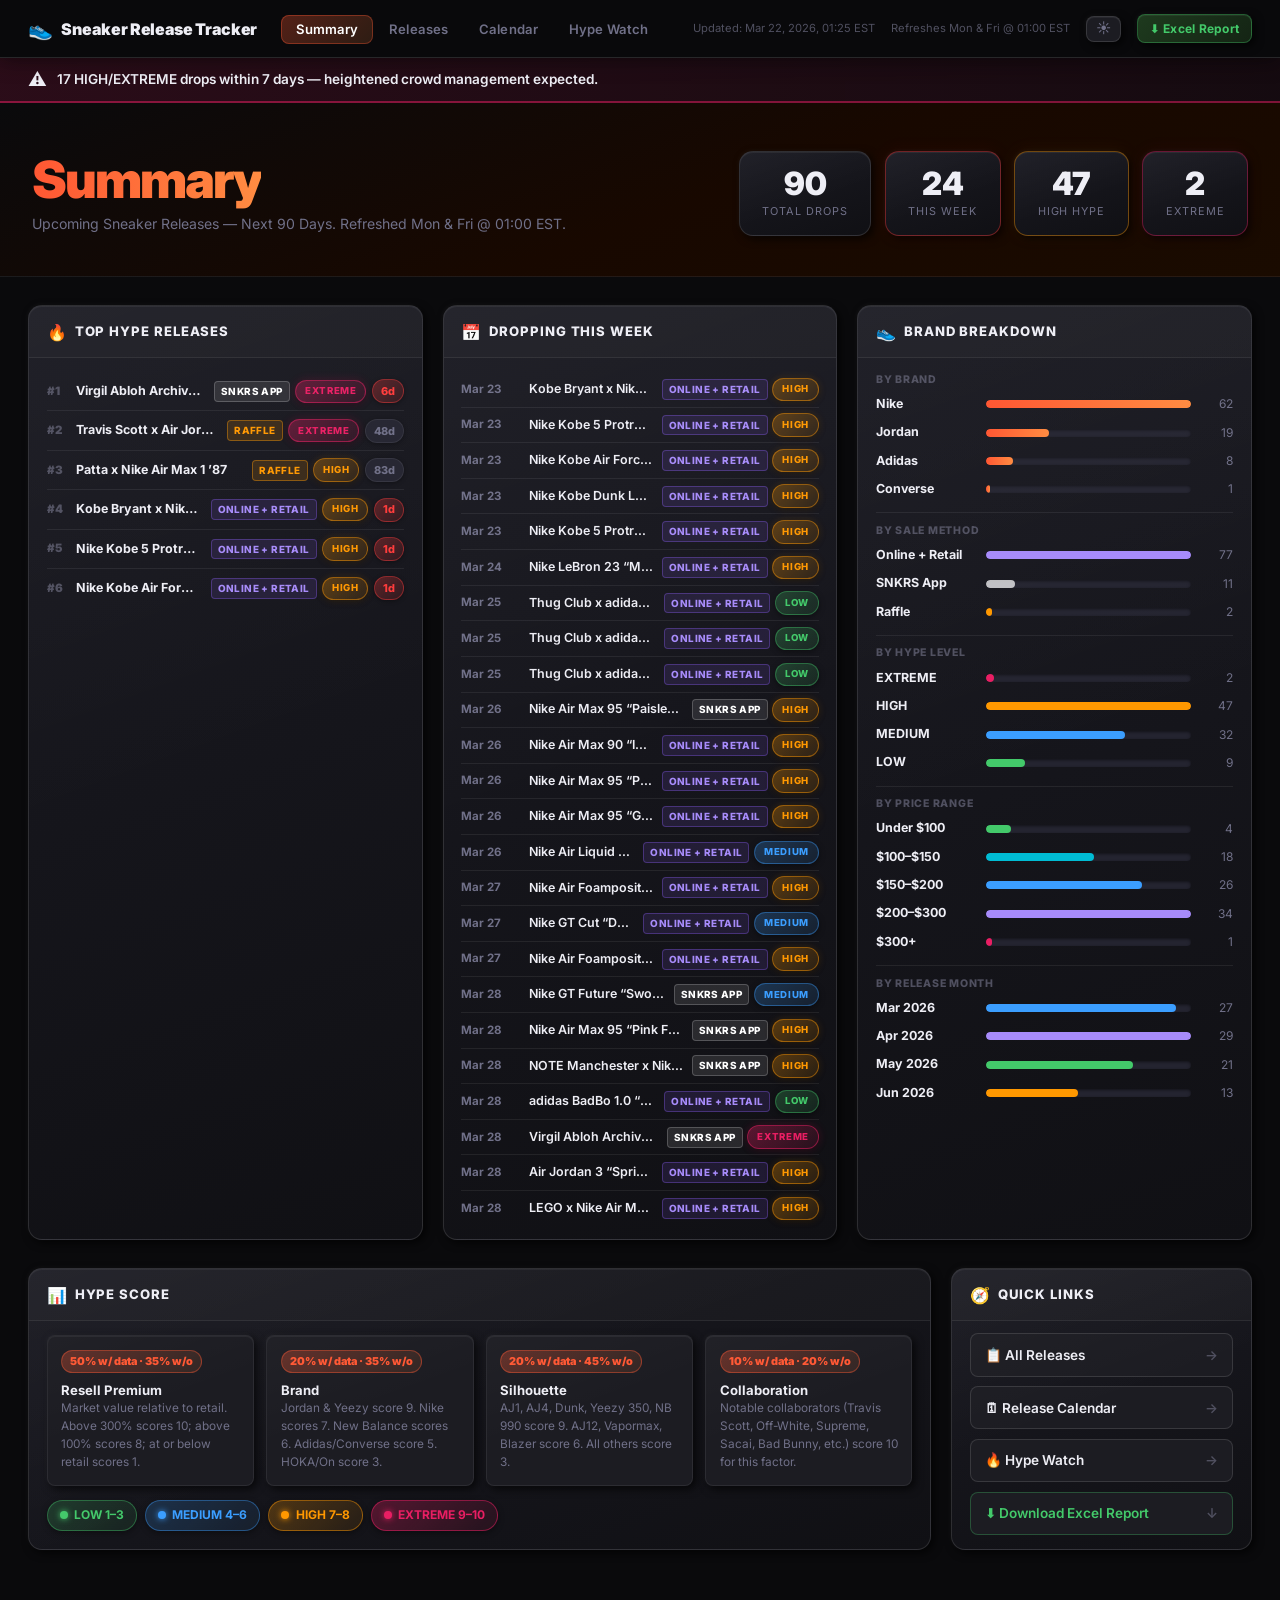
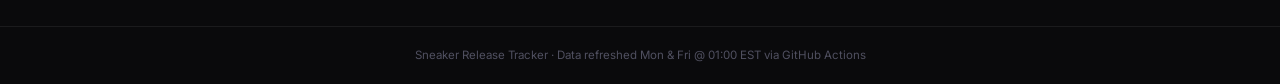
==== commit 5819a049: "feat: add light/dark mode toggle to dashboard - ☀️/🌙 button in navbar on all 4 pages - Light theme C" ====
--- a/docs/index.html
+++ b/docs/index.html
@@ -4,6 +4,7 @@
   <meta charset="UTF-8" />
   <meta name="viewport" content="width=device-width, initial-scale=1.0" />
   <title>Sneaker Release Tracker — Summary</title>
+  <script>document.documentElement.setAttribute('data-theme',localStorage.getItem('srt-theme')||'dark')</script>
   <link rel="stylesheet" href="assets/style.css" />
   <link href="https://fonts.googleapis.com/css2?family=Inter:wght@400;500;600;700;900&display=swap" rel="stylesheet" />
 </head>
@@ -20,6 +21,7 @@
   <div class="nav-right">
     <div class="nav-meta" id="last-updated">—</div>
     <div class="nav-meta">Refreshes Mon &amp; Fri @ 01:00 EST</div>
+    <button class="theme-toggle" id="theme-toggle" title="Toggle light / dark mode">☀️</button>
     <a class="btn-download" id="dl-btn" href="data/sneaker_releases.xlsx" download>⬇ Excel Report</a>
   </div>
 </nav>
--- a/docs/assets/style.css
+++ b/docs/assets/style.css
@@ -29,7 +29,36 @@
   --bevel: 3px 3px 8px rgba(0,0,0,0.7), -1px -1px 4px rgba(255,255,255,0.04), inset 0 1px 0 rgba(255,255,255,0.055);
   /* card gradient */
   --card-bg: linear-gradient(160deg, #1a1a22 0%, #101014 100%);
-}
+  /* theme-aware surfaces */
+  --nav-bg:  rgba(10,10,12,0.92);
+  --hero-bg: linear-gradient(160deg, #0a0a0c 0%, #180800 55%, #1a0b00 100%);
+  --hero-extreme-bg: linear-gradient(160deg, #0a0a0c 0%, #18001a 55%, #1a0014 100%);
+}
+
+/* ── LIGHT THEME ────────────────────────────── */
+[data-theme="light"] {
+  --bg:       #f0f0f6;
+  --surface:  #ffffff;
+  --surface2: #e8e8f0;
+  --surface3: #dcdce6;
+  --border:   rgba(0,0,0,0.08);
+  --border2:  rgba(0,0,0,0.14);
+  --text:     #18182a;
+  --text-muted: #555572;
+  --text-dim:   #8888a0;
+  --bevel: 3px 3px 8px rgba(0,0,0,0.06), -1px -1px 4px rgba(255,255,255,0.9), inset 0 1px 0 rgba(255,255,255,0.8);
+  --card-bg: linear-gradient(160deg, #ffffff 0%, #f5f5fc 100%);
+  --nav-bg:  rgba(255,255,255,0.93);
+  --hero-bg: linear-gradient(160deg, #e8e8f2 0%, #f5ede8 55%, #f5eaea 100%);
+  --hero-extreme-bg: linear-gradient(160deg, #eee8f2 0%, #f2e8f2 55%, #f5e0ef 100%);
+}
+[data-theme="light"] .hero         { background: var(--hero-bg); }
+[data-theme="light"] .hero.extreme-bg { background: var(--hero-extreme-bg); }
+[data-theme="light"] .sneaker-card:hover { box-shadow: 5px 8px 24px rgba(0,0,0,0.12), -2px -2px 6px rgba(255,255,255,0.95), inset 0 1px 0 rgba(255,255,255,0.9); }
+[data-theme="light"] .notice-bar   { background: linear-gradient(90deg, rgba(233,30,99,0.08), rgba(233,30,99,0.03)); }
+[data-theme="light"] .dt-shoe      { background: rgba(0,0,0,0.04); }
+[data-theme="light"] .calendar-day { background: var(--surface); }
+[data-theme="light"] .cal-day-empty{ background: var(--surface2); }
 
 *,*::before,*::after { box-sizing:border-box; margin:0; padding:0; }
 html { scroll-behavior:smooth; }
@@ -39,7 +68,7 @@
 .navbar {
   display:flex; align-items:center; gap:1.5rem;
   padding:0 1.75rem; height:58px;
-  background:rgba(10,10,12,0.92);
+  background:var(--nav-bg);
   backdrop-filter:blur(16px);
   border-bottom:1px solid var(--border2);
   position:sticky; top:0; z-index:200;
@@ -75,15 +104,26 @@
 }
 .btn-download:hover { border-color:rgba(67,201,106,0.65); box-shadow:0 0 10px rgba(67,201,106,0.2), var(--bevel); }
 
+/* ── THEME TOGGLE ────────────────────────────── */
+.theme-toggle {
+  background:var(--surface2); border:1px solid var(--border2);
+  color:var(--text-muted); border-radius:var(--r-sm);
+  padding:0.3rem 0.55rem; font-size:0.9rem; line-height:1;
+  cursor:pointer; font-family:var(--font);
+  transition:background 0.15s, border-color 0.15s, color 0.15s;
+  box-shadow:var(--bevel);
+}
+.theme-toggle:hover { border-color:var(--accent); color:var(--text); }
+
 /* ── HERO ────────────────────────────────────── */
 .hero {
   padding:3rem 2rem 2.5rem;
-  background:linear-gradient(160deg, #0a0a0c 0%, #180800 55%, #1a0b00 100%);
+  background:var(--hero-bg);
   border-bottom:1px solid var(--border);
   display:flex; align-items:center; justify-content:space-between; flex-wrap:wrap; gap:2rem;
 }
 .hero.slim   { padding:2rem; }
-.hero.extreme-bg { background:linear-gradient(160deg, #0a0a0c 0%, #18001a 55%, #1a0014 100%); }
+.hero.extreme-bg { background:var(--hero-extreme-bg); }
 .hero h1 { font-size:clamp(2rem,5vw,3.2rem); font-weight:900; letter-spacing:-0.04em; line-height:1.05; }
 .accent  { background:linear-gradient(90deg, var(--accent), var(--accent2)); -webkit-background-clip:text; -webkit-text-fill-color:transparent; background-clip:text; }
 .hero-sub { color:var(--text-muted); margin-top:0.4rem; font-size:0.88rem; }
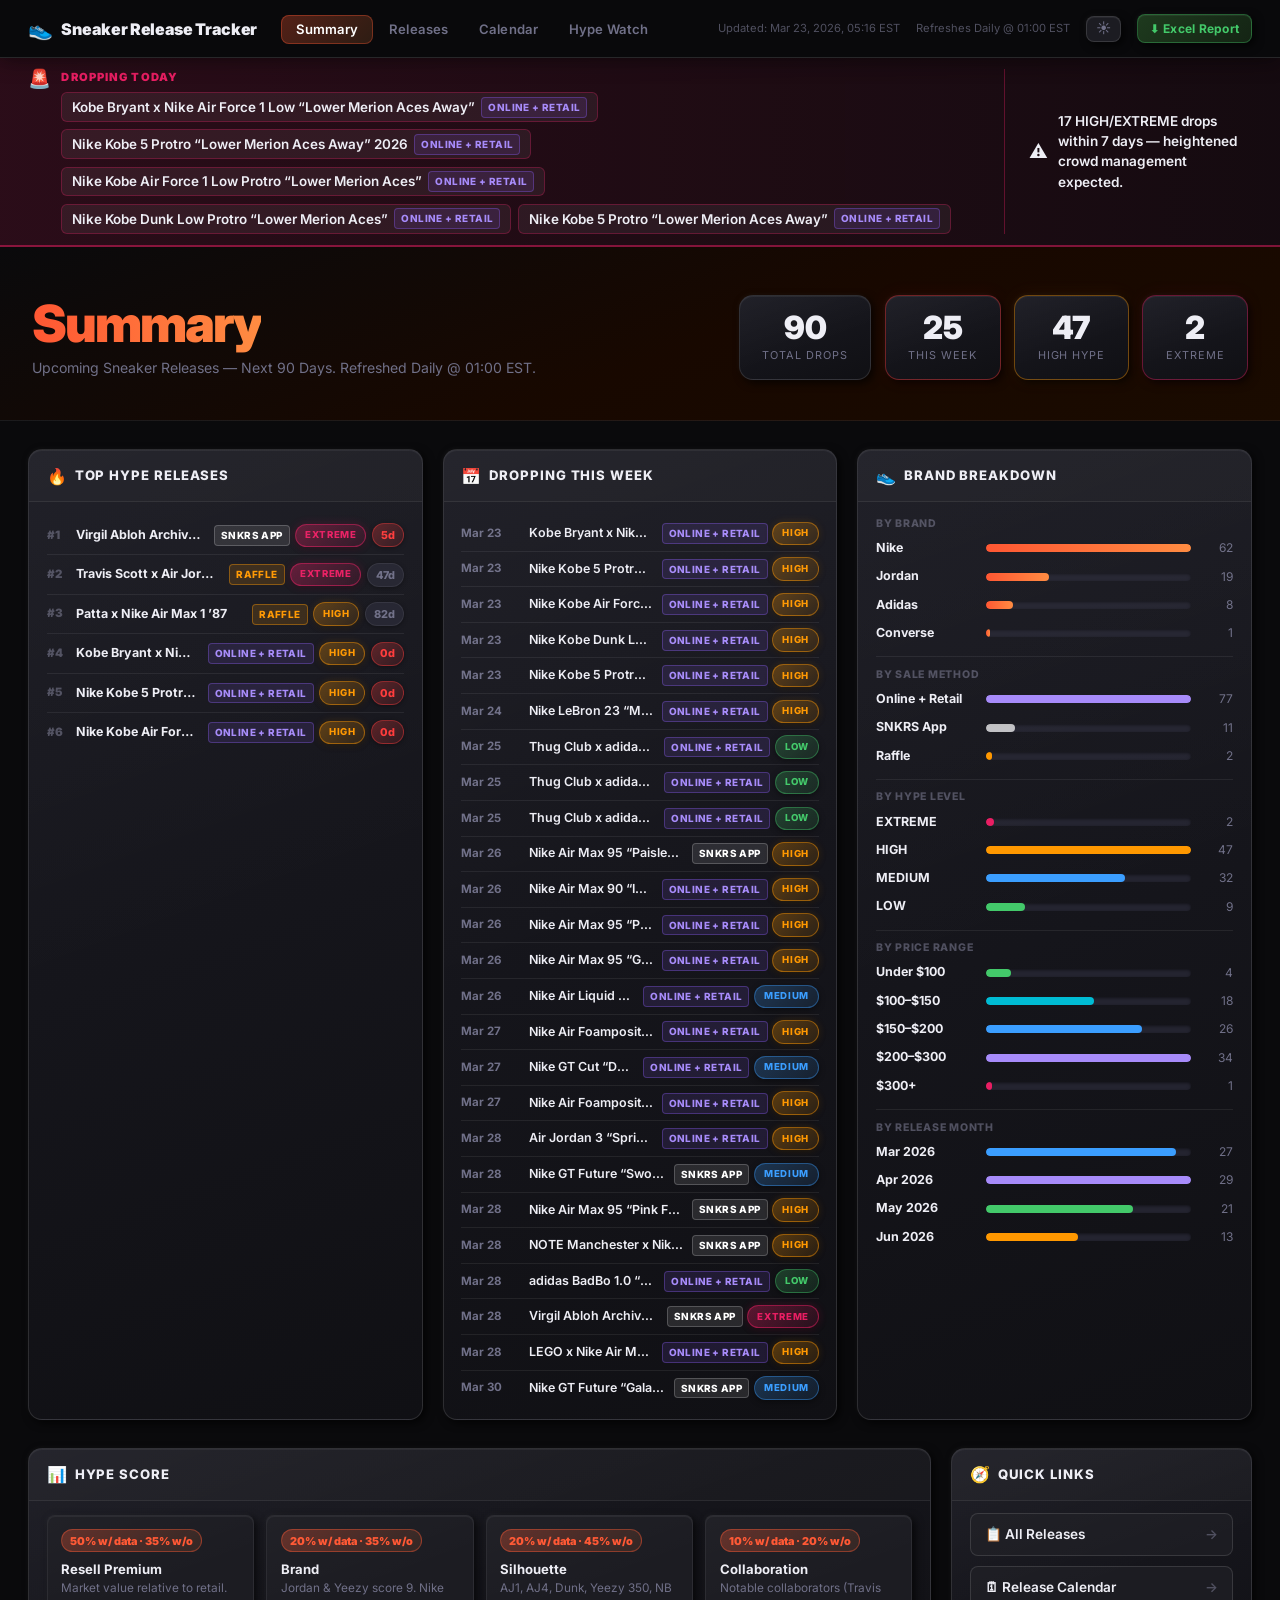
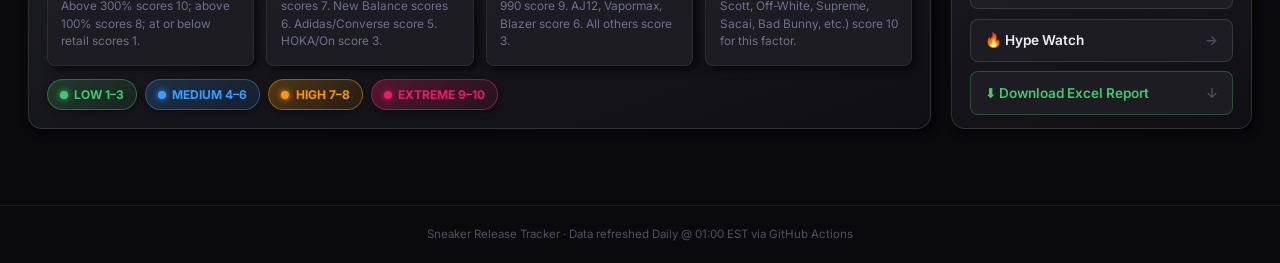
==== commit 06565c92: "chore: change workflow schedule from Mon/Fri to daily at 01:00 EST cron: '0 6 * * 1,5' → '0 6 * * *'" ====
--- a/docs/index.html
+++ b/docs/index.html
@@ -20,7 +20,7 @@
   </ul>
   <div class="nav-right">
     <div class="nav-meta" id="last-updated">—</div>
-    <div class="nav-meta">Refreshes Mon &amp; Fri @ 01:00 EST</div>
+    <div class="nav-meta">Refreshes Daily @ 01:00 EST</div>
     <button class="theme-toggle" id="theme-toggle" title="Toggle light / dark mode">☀️</button>
     <a class="btn-download" id="dl-btn" href="data/sneaker_releases.xlsx" download>⬇ Excel Report</a>
   </div>
@@ -44,7 +44,7 @@
 <header class="hero">
   <div class="hero-content">
     <h1><span class="accent">Summary</span></h1>
-    <p class="hero-sub">Upcoming Sneaker Releases — Next 90 Days. Refreshed Mon &amp; Fri @ 01:00 EST.</p>
+    <p class="hero-sub">Upcoming Sneaker Releases — Next 90 Days. Refreshed Daily @ 01:00 EST.</p>
   </div>
   <div class="hero-stats">
     <div class="stat-card"><div class="stat-num" id="stat-total">—</div><div class="stat-label">Total Drops</div></div>
@@ -140,7 +140,7 @@
 </div>
 
 <footer class="site-footer">
-  <p>Sneaker Release Tracker · Data refreshed Mon &amp; Fri @ 01:00 EST via GitHub Actions</p>
+  <p>Sneaker Release Tracker · Data refreshed Daily @ 01:00 EST via GitHub Actions</p>
 </footer>
 
 <script src="assets/data.js?v=3"></script>
--- a/docs/assets/style.css
+++ b/docs/assets/style.css
@@ -411,6 +411,7 @@
 }
 /* SNKRS App — Nike black/white */
 .sm-snkrs        { background:rgba(255,255,255,0.1); color:#fff; border-color:rgba(255,255,255,0.2); }
+[data-theme="light"] .sm-snkrs { background:rgba(0,0,0,0.08); color:#111; border-color:rgba(0,0,0,0.25); }
 /* Confirmed App — Adidas blue */
 .sm-confirmed    { background:rgba(59,158,255,0.15); color:#3b9eff; border-color:rgba(59,158,255,0.35); }
 /* Raffle — orange/amber heat */
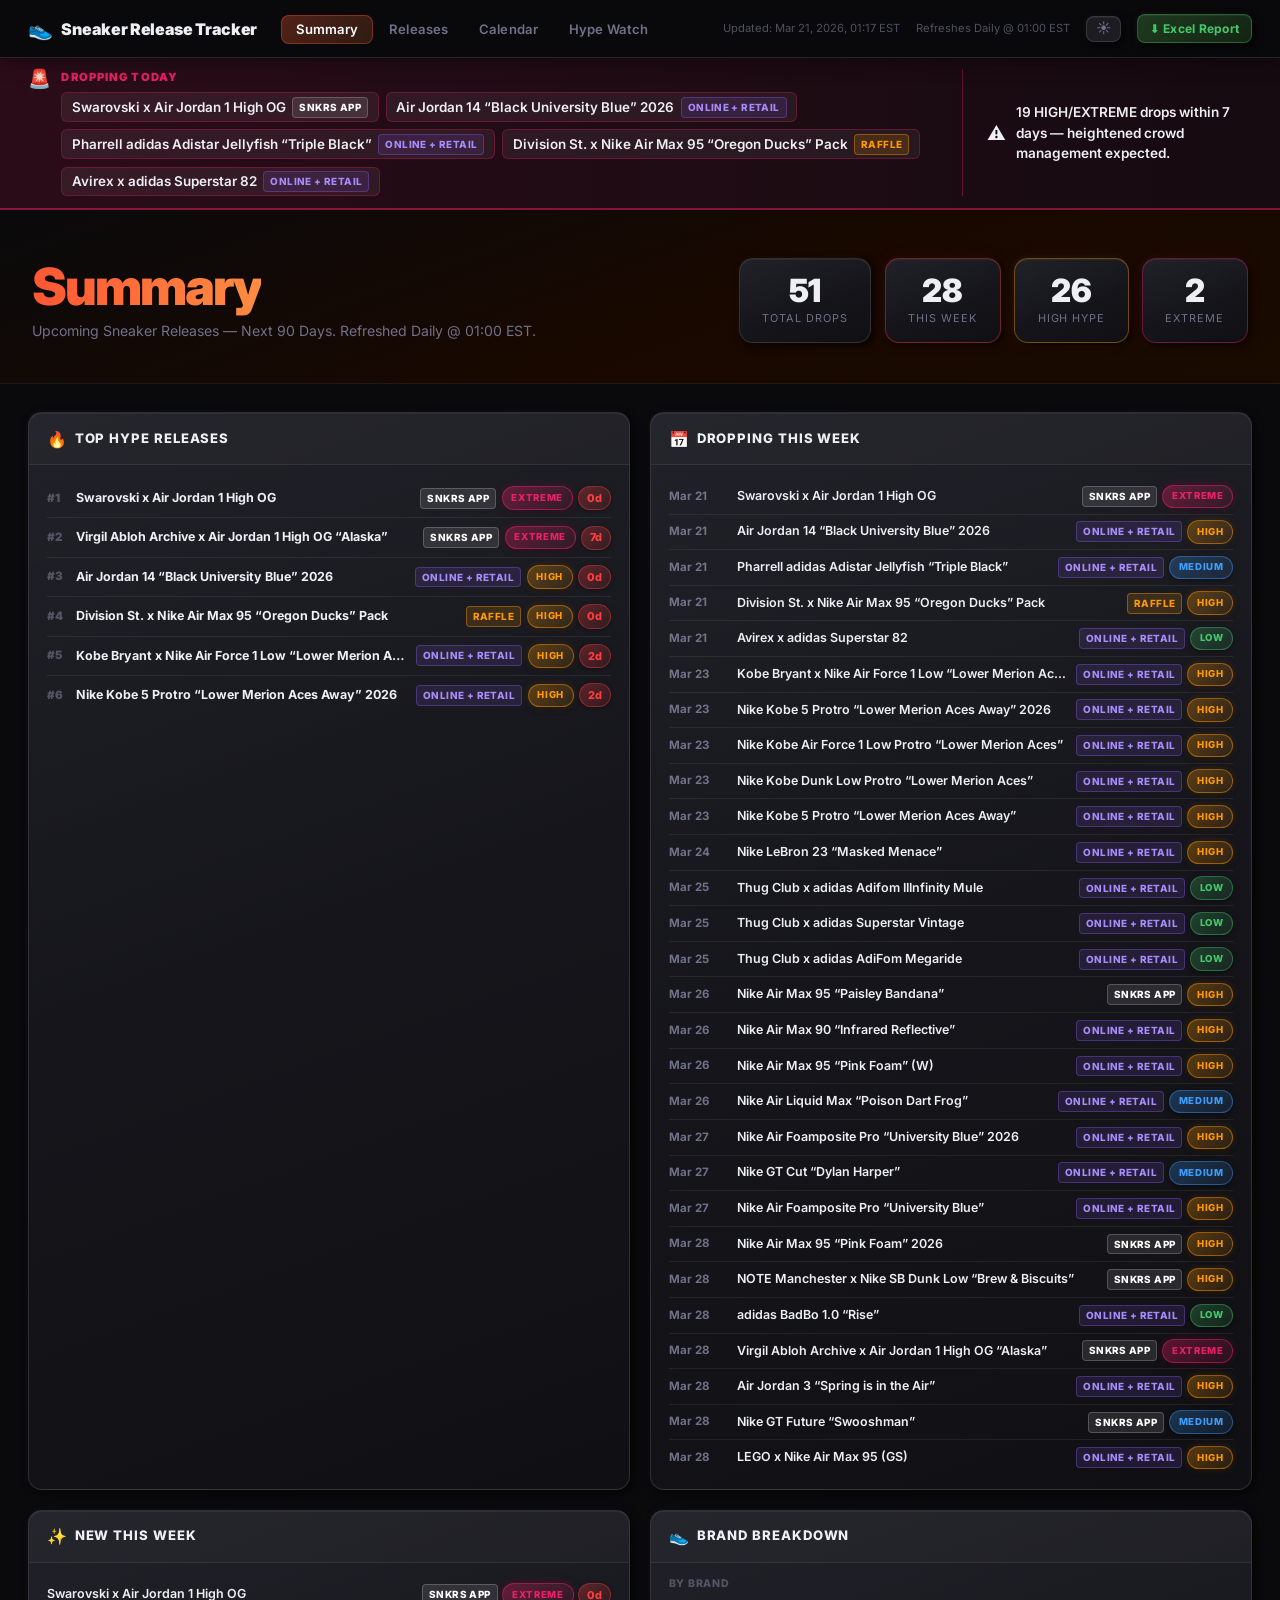
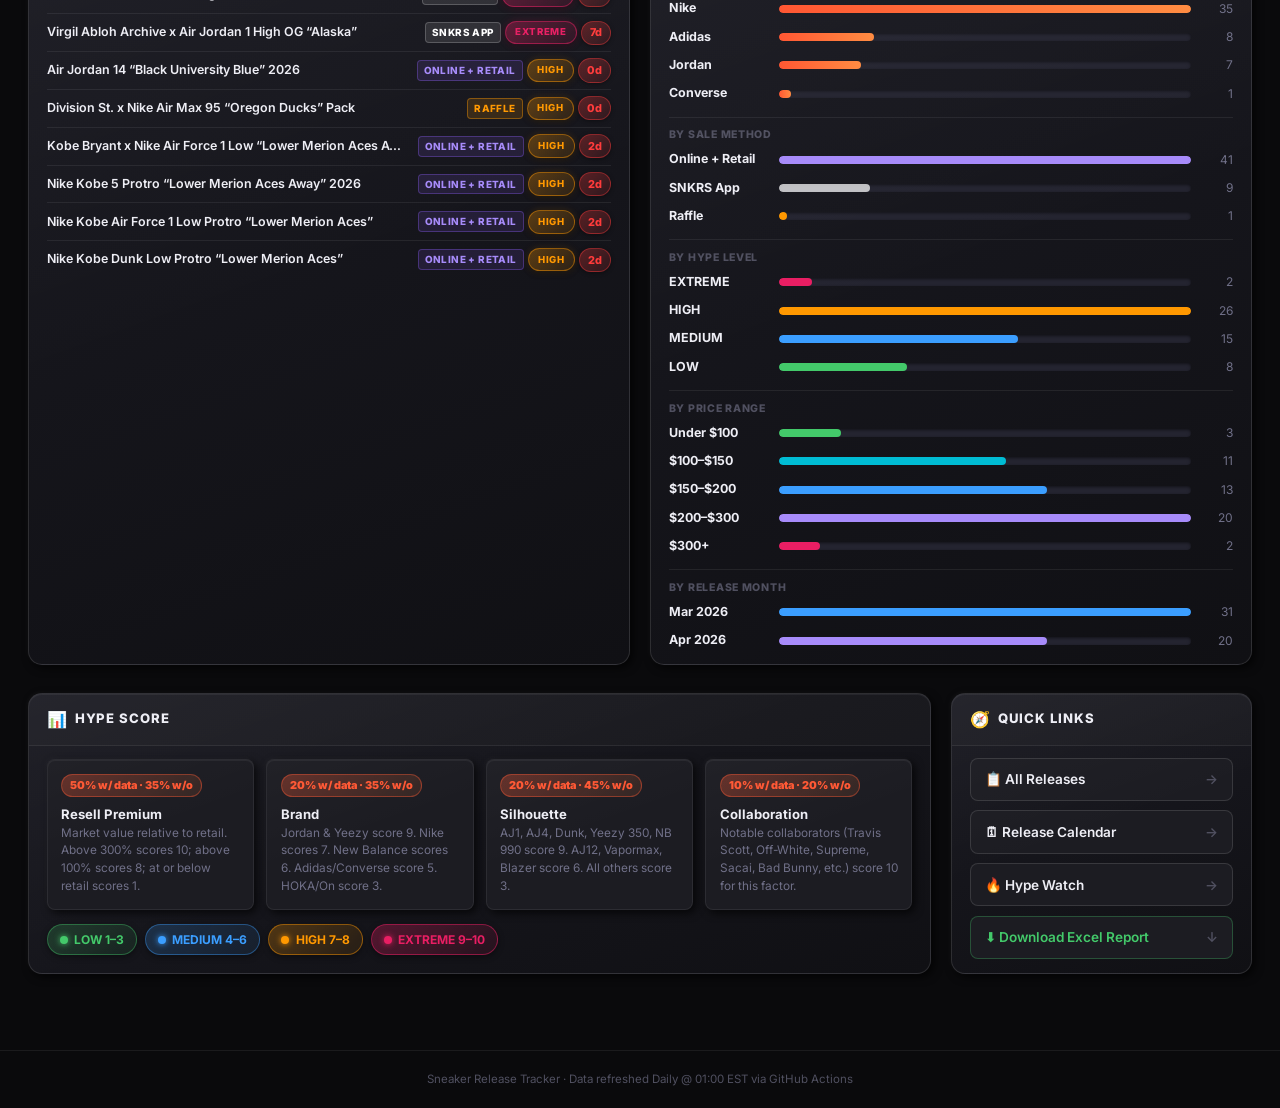
==== commit c8dda990: "feat: add "New This Week" card to summary page Tracks when each release is first discovered by the s" ====
--- a/docs/index.html
+++ b/docs/index.html
@@ -66,6 +66,12 @@
   <div class="summary-section">
     <div class="ss-header"><span>📅</span><span class="ss-title">Dropping This Week</span></div>
     <div class="ss-body" id="this-week-list"><div class="loading">Loading…</div></div>
+  </div>
+
+  <!-- Newly Discovered -->
+  <div class="summary-section">
+    <div class="ss-header"><span>✨</span><span class="ss-title">New This Week</span></div>
+    <div class="ss-body" id="new-releases-list"><div class="loading">Loading…</div></div>
   </div>
 
   <!-- Brand + Sale Method Breakdown -->
--- a/docs/assets/style.css
+++ b/docs/assets/style.css
@@ -572,7 +572,7 @@
 
 /* ── SUMMARY PAGE ────────────────────────────── */
 .summary-grid         { display:grid; gap:1.25rem; padding:1.75rem; padding-bottom:0; width:100%; }
-.summary-grid-top     { grid-template-columns:repeat(3,1fr); }
+.summary-grid-top     { grid-template-columns:repeat(2,1fr); }
 .summary-grid-bottom  { grid-template-columns:3fr 1fr; padding-bottom:1.75rem; }
 .legend-factors-inline { display:grid; grid-template-columns:repeat(auto-fill,minmax(200px,1fr)); gap:0.75rem; }
 .quick-link {
@@ -620,6 +620,14 @@
 .wr-name   { font-size:0.78rem; font-weight:600; white-space:nowrap; overflow:hidden; text-overflow:ellipsis; }
 .wr-badges { display:flex; align-items:center; gap:0.3rem; justify-content:flex-end; }
 
+.new-release-row {
+  display:flex; align-items:center; gap:0.55rem;
+  padding:0.4rem 0; border-bottom:1px solid var(--border);
+}
+.new-release-row:last-child { border-bottom:none; }
+.nr-name { font-size:0.78rem; font-weight:600; flex:1; white-space:nowrap; overflow:hidden; text-overflow:ellipsis; }
+.nr-meta { display:flex; align-items:center; gap:0.3rem; flex-shrink:0; }
+
 /* ── LOADING / EMPTY ─────────────────────────── */
 .loading, .empty-state {
   grid-column:1/-1; text-align:center;
@@ -683,6 +691,7 @@
 .summary-section:nth-child(1) { animation: fade-up 0.35s 0.08s ease-out both; }
 .summary-section:nth-child(2) { animation: fade-up 0.35s 0.15s ease-out both; }
 .summary-section:nth-child(3) { animation: fade-up 0.35s 0.22s ease-out both; }
+.summary-section:nth-child(4) { animation: fade-up 0.35s 0.29s ease-out both; }
 
 /* Respect reduced-motion preference */
 @media (prefers-reduced-motion: reduce) {
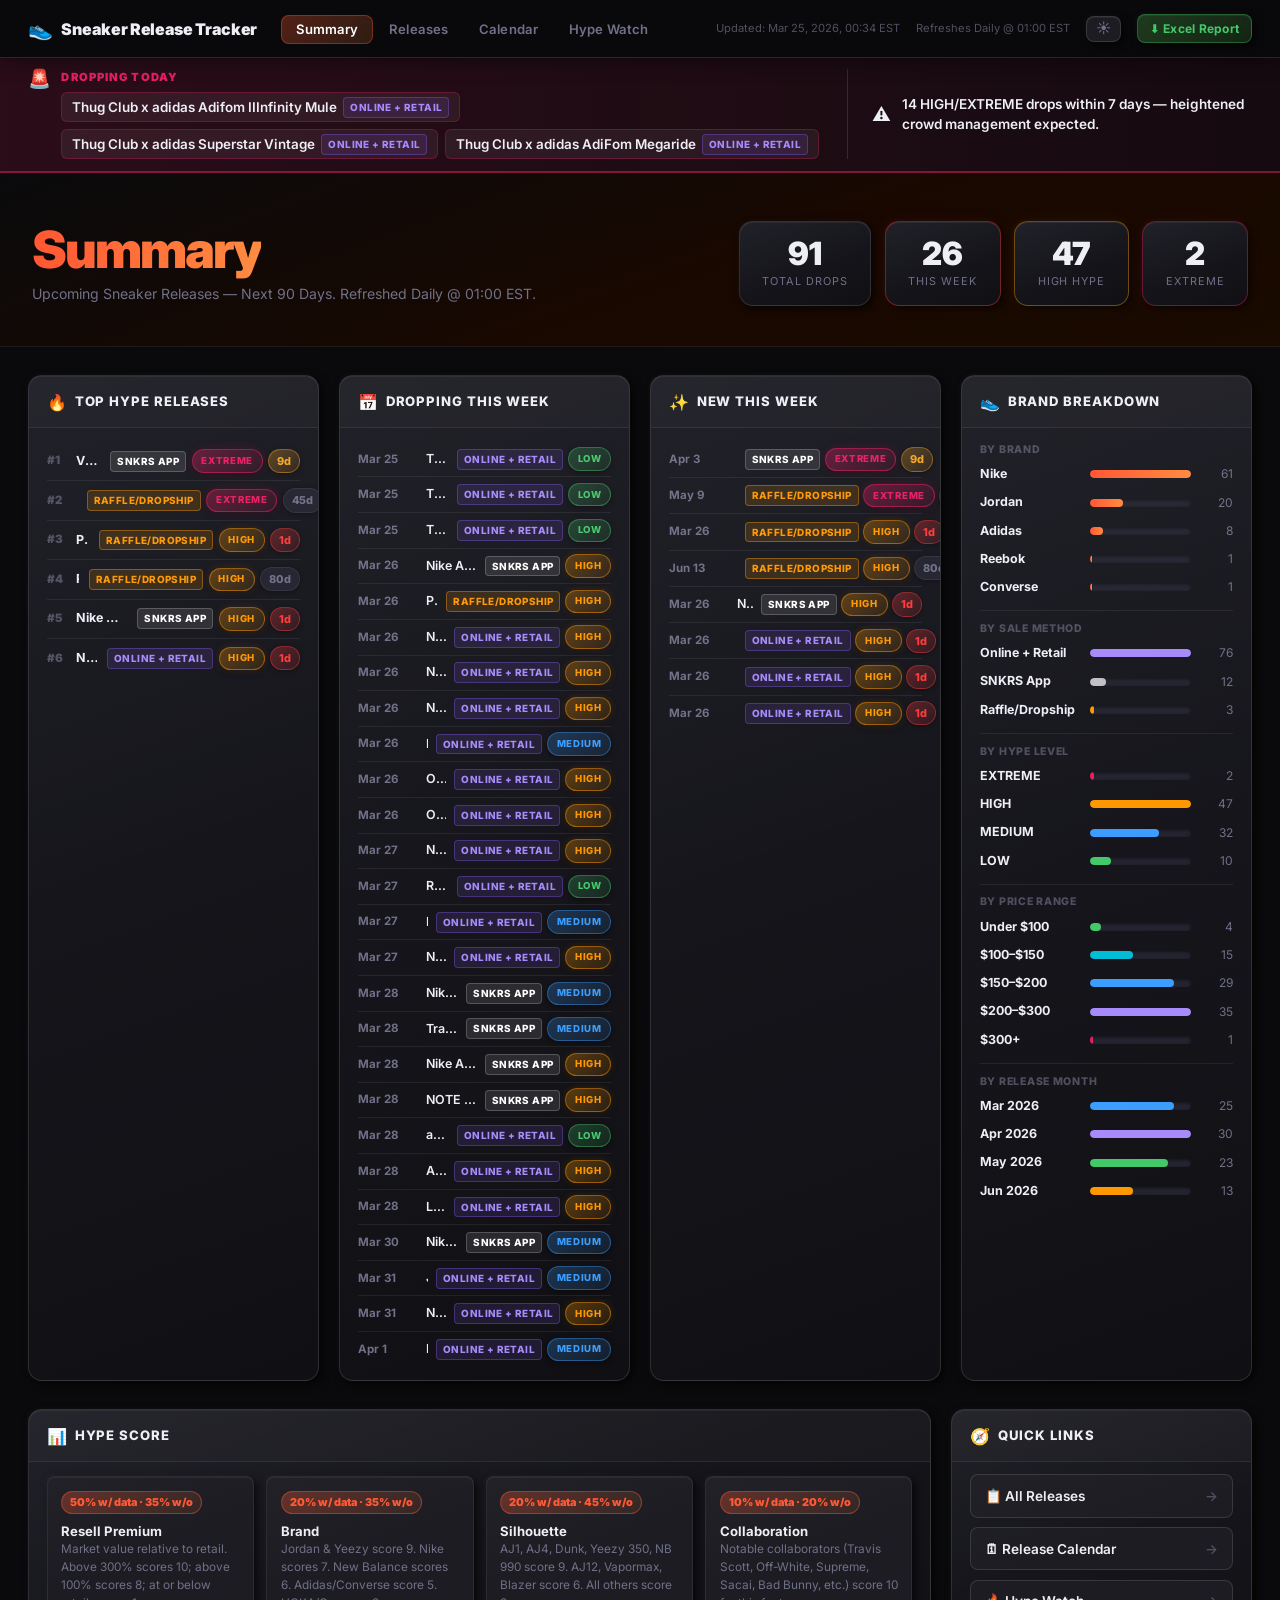
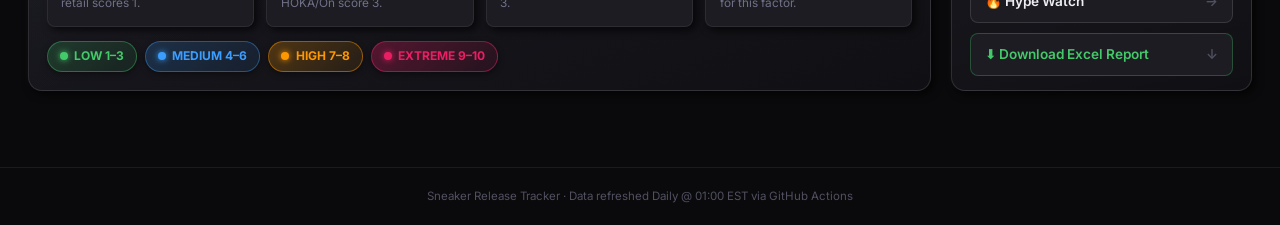
==== commit dcd8039a: "fix: bust data.js cache across all pages for Raffle/Dropship rename releases.html and hype.html had " ====
--- a/docs/index.html
+++ b/docs/index.html
@@ -149,7 +149,7 @@
   <p>Sneaker Release Tracker · Data refreshed Daily @ 01:00 EST via GitHub Actions</p>
 </footer>
 
-<script src="assets/data.js?v=3"></script>
+<script src="assets/data.js?v=4"></script>
 <script src="assets/transitions.js"></script>
 <script src="assets/summary.js?v=3"></script>
 </body>
--- a/docs/assets/style.css
+++ b/docs/assets/style.css
@@ -414,7 +414,7 @@
 [data-theme="light"] .sm-snkrs { background:rgba(0,0,0,0.08); color:#111; border-color:rgba(0,0,0,0.25); }
 /* Confirmed App — Adidas blue */
 .sm-confirmed    { background:rgba(59,158,255,0.15); color:#3b9eff; border-color:rgba(59,158,255,0.35); }
-/* Raffle — orange/amber heat */
+/* Raffle/Dropship — orange/amber heat */
 .sm-raffle       { background:rgba(255,152,0,0.15);  color:#ff9800; border-color:rgba(255,152,0,0.4); }
 /* Giveaway — green */
 .sm-giveaway     { background:rgba(67,201,106,0.15); color:#43c96a; border-color:rgba(67,201,106,0.35); }
@@ -572,7 +572,7 @@
 
 /* ── SUMMARY PAGE ────────────────────────────── */
 .summary-grid         { display:grid; gap:1.25rem; padding:1.75rem; padding-bottom:0; width:100%; }
-.summary-grid-top     { grid-template-columns:repeat(2,1fr); }
+.summary-grid-top     { grid-template-columns:repeat(4,1fr); }
 .summary-grid-bottom  { grid-template-columns:3fr 1fr; padding-bottom:1.75rem; }
 .legend-factors-inline { display:grid; grid-template-columns:repeat(auto-fill,minmax(200px,1fr)); gap:0.75rem; }
 .quick-link {
@@ -621,12 +621,14 @@
 .wr-badges { display:flex; align-items:center; gap:0.3rem; justify-content:flex-end; }
 
 .new-release-row {
-  display:flex; align-items:center; gap:0.55rem;
-  padding:0.4rem 0; border-bottom:1px solid var(--border);
+  display:grid; grid-template-columns:60px 1fr auto;
+  gap:0.5rem; align-items:center;
+  padding:0.35rem 0; border-bottom:1px solid var(--border);
 }
 .new-release-row:last-child { border-bottom:none; }
-.nr-name { font-size:0.78rem; font-weight:600; flex:1; white-space:nowrap; overflow:hidden; text-overflow:ellipsis; }
-.nr-meta { display:flex; align-items:center; gap:0.3rem; flex-shrink:0; }
+.nr-date { font-size:0.72rem; font-weight:700; color:var(--text-muted); }
+.nr-name { font-size:0.78rem; font-weight:600; white-space:nowrap; overflow:hidden; text-overflow:ellipsis; }
+.nr-meta { display:flex; align-items:center; gap:0.3rem; justify-content:flex-end; }
 
 /* ── LOADING / EMPTY ─────────────────────────── */
 .loading, .empty-state {
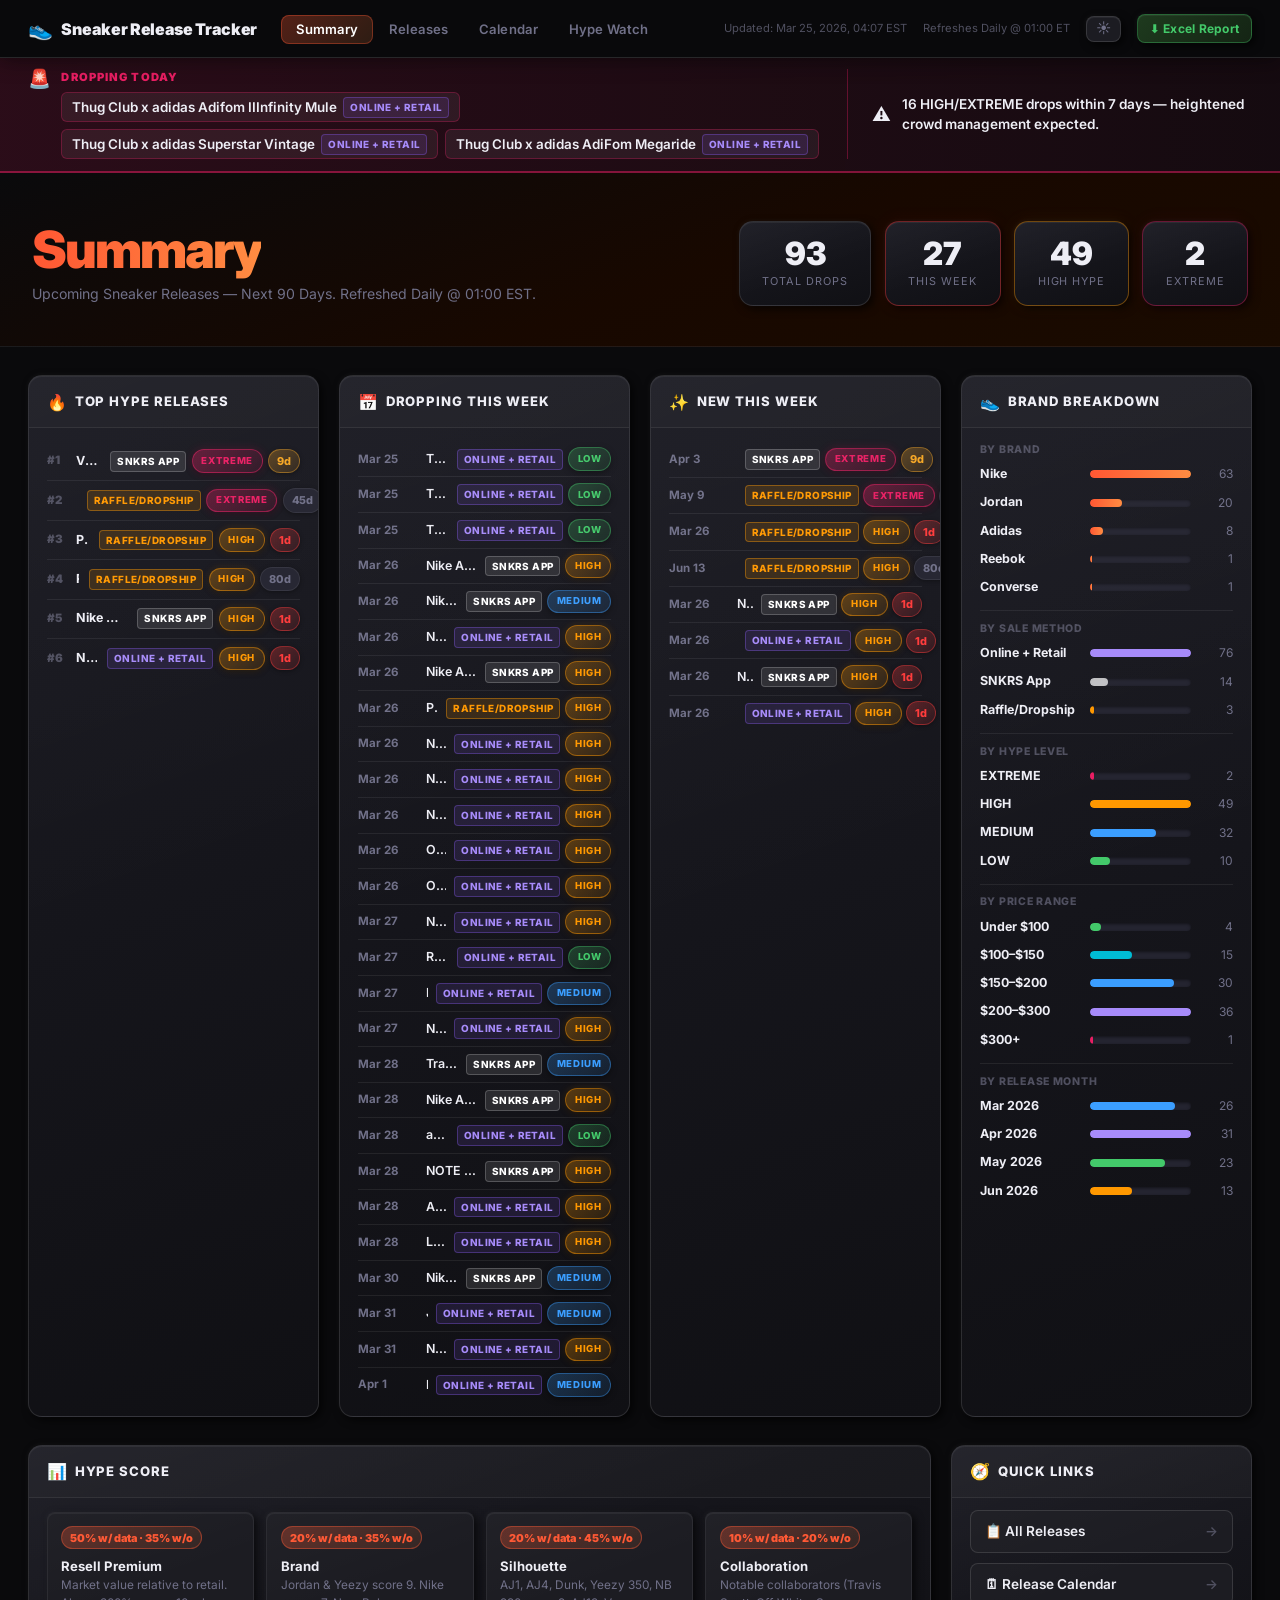
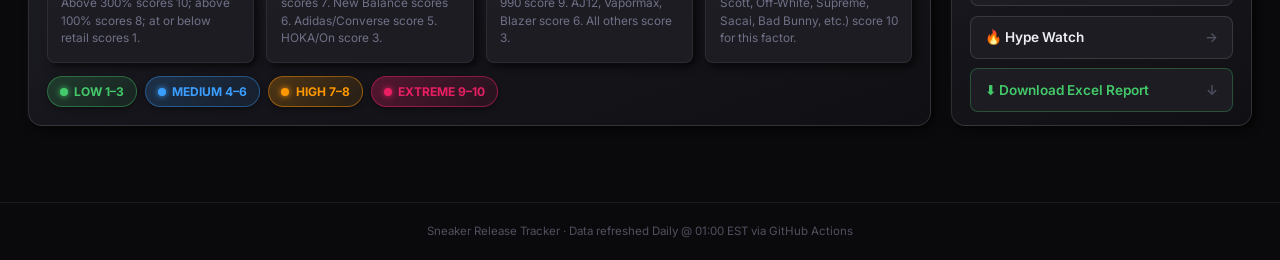
==== commit dbaf5b3f: "fix: set tracker schedule to 01:00 ET (05:00 UTC) and update footer label https://claude.ai/code/ses" ====
--- a/docs/index.html
+++ b/docs/index.html
@@ -20,7 +20,7 @@
   </ul>
   <div class="nav-right">
     <div class="nav-meta" id="last-updated">—</div>
-    <div class="nav-meta">Refreshes Daily @ 01:00 EST</div>
+    <div class="nav-meta">Refreshes Daily @ 01:00 ET</div>
     <button class="theme-toggle" id="theme-toggle" title="Toggle light / dark mode">☀️</button>
     <a class="btn-download" id="dl-btn" href="data/sneaker_releases.xlsx" download>⬇ Excel Report</a>
   </div>
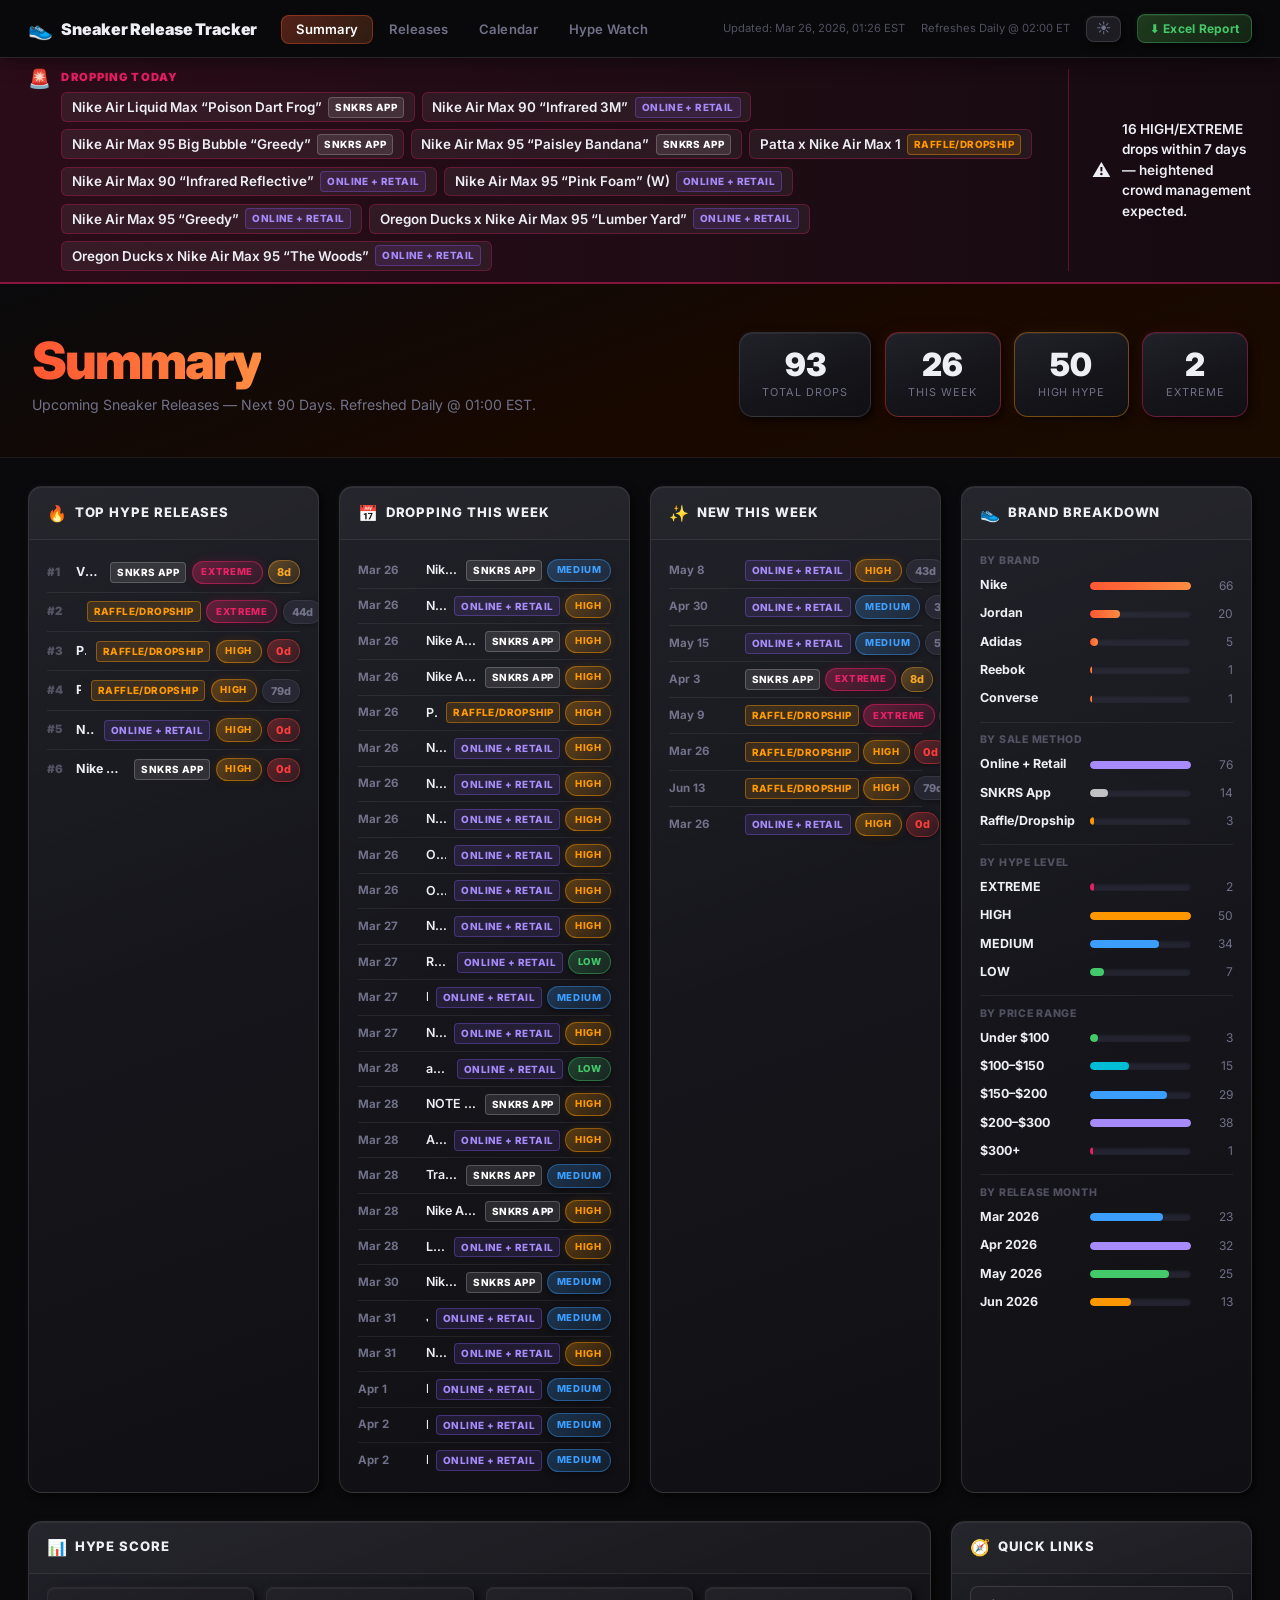
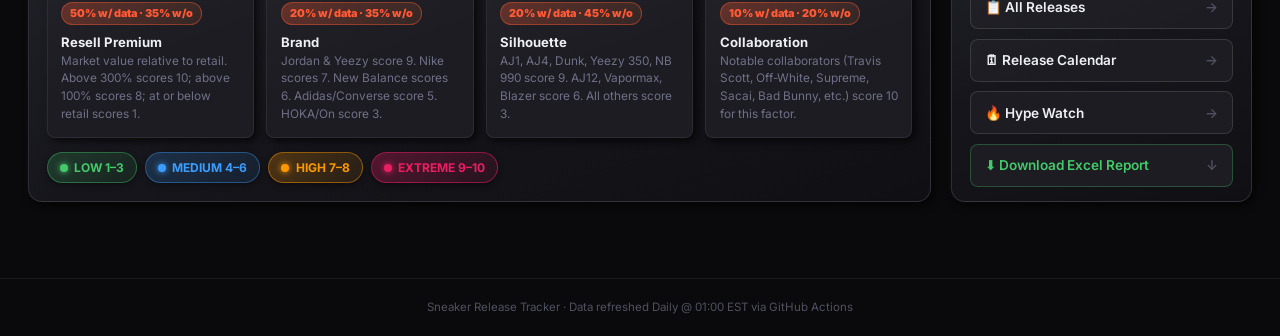
==== commit 3d4f238b: "fix: shift cron to 06:05 UTC (02:05 ET) to avoid top-of-hour scheduler congestion GitHub Actions is " ====
--- a/docs/index.html
+++ b/docs/index.html
@@ -20,7 +20,7 @@
   </ul>
   <div class="nav-right">
     <div class="nav-meta" id="last-updated">—</div>
-    <div class="nav-meta">Refreshes Daily @ 01:00 ET</div>
+    <div class="nav-meta">Refreshes Daily @ 02:00 ET</div>
     <button class="theme-toggle" id="theme-toggle" title="Toggle light / dark mode">☀️</button>
     <a class="btn-download" id="dl-btn" href="data/sneaker_releases.xlsx" download>⬇ Excel Report</a>
   </div>
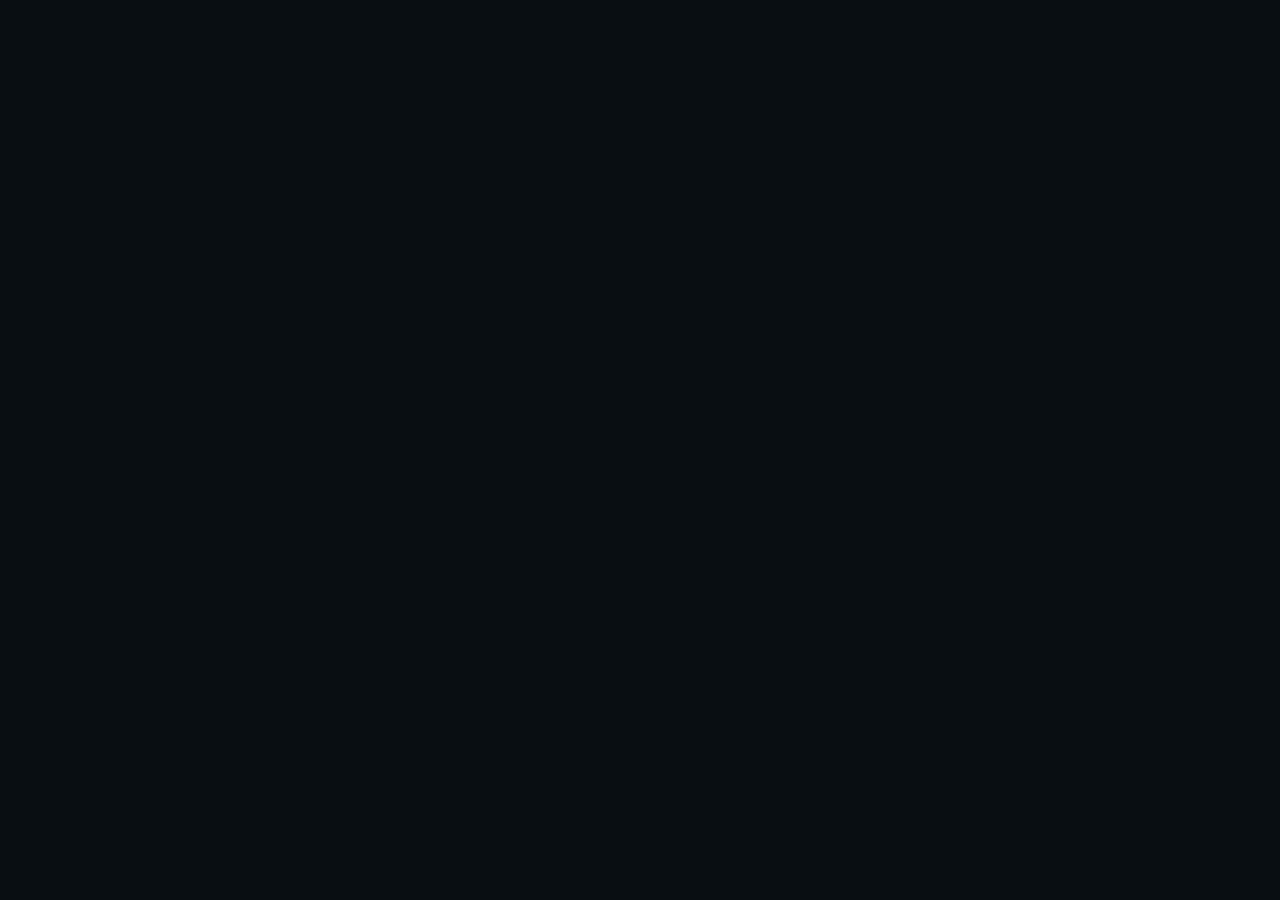
==== commit 139cda19: "Deploy redesign into docs/ — GitHub Pages source GH Pages serves from /docs, so the redesigned files" ====
--- a/docs/index.html
+++ b/docs/index.html
@@ -3,154 +3,23 @@
 <head>
   <meta charset="UTF-8" />
   <meta name="viewport" content="width=device-width, initial-scale=1.0" />
-  <title>Sneaker Release Tracker — Summary</title>
-  <script>document.documentElement.setAttribute('data-theme',localStorage.getItem('srt-theme')||'dark')</script>
-  <link rel="stylesheet" href="assets/style.css" />
-  <link href="https://fonts.googleapis.com/css2?family=Inter:wght@400;500;600;700;900&display=swap" rel="stylesheet" />
+  <title>Sneaker Release Tracker</title>
+  <link rel="preconnect" href="https://fonts.googleapis.com">
+  <link rel="preconnect" href="https://fonts.gstatic.com" crossorigin>
+  <link href="https://fonts.googleapis.com/css2?family=Inter+Tight:ital,wght@0,400;0,500;0,600;0,700;0,800;1,400;1,500;1,600&display=swap" rel="stylesheet">
+  <link rel="stylesheet" href="styles.css">
 </head>
 <body>
+  <div id="root"></div>
 
-<nav class="navbar">
-  <a class="nav-brand" href="index.html"><span class="nav-logo">👟</span><span class="nav-title">Sneaker Release Tracker</span></a>
-  <ul class="nav-links">
-    <li><a href="index.html" class="active">Summary</a></li>
-    <li><a href="releases.html">Releases</a></li>
-    <li><a href="calendar.html">Calendar</a></li>
-    <li><a href="hype.html">Hype Watch</a></li>
-  </ul>
-  <div class="nav-right">
-    <div class="nav-meta" id="last-updated">—</div>
-    <div class="nav-meta">Refreshes Daily @ 02:00 ET</div>
-    <button class="theme-toggle" id="theme-toggle" title="Toggle light / dark mode">☀️</button>
-    <a class="btn-download" id="dl-btn" href="data/sneaker_releases.xlsx" download>⬇ Excel Report</a>
-  </div>
-</nav>
+  <script src="https://unpkg.com/react@18.3.1/umd/react.development.js" integrity="sha384-hD6/rw4ppMLGNu3tX5cjIb+uRZ7UkRJ6BPkLpg4hAu/6onKUg4lLsHAs9EBPT82L" crossorigin="anonymous"></script>
+  <script src="https://unpkg.com/react-dom@18.3.1/umd/react-dom.development.js" integrity="sha384-u6aeetuaXnQ38mYT8rp6sbXaQe3NL9t+IBXmnYxwkUI2Hw4bsp2Wvmx4yRQF1uAm" crossorigin="anonymous"></script>
+  <script src="https://unpkg.com/@babel/standalone@7.29.0/babel.min.js" integrity="sha384-m08KidiNqLdpJqLq95G/LEi8Qvjl/xUYll3QILypMoQ65QorJ9Lvtp2RXYGBFj1y" crossorigin="anonymous"></script>
 
-<div class="notice-bar" id="notice-bar">
-  <div class="nb-drops" id="nb-drops">
-    <span class="nb-icon">🚨</span>
-    <div class="nb-body">
-      <div class="nb-label">DROPPING TODAY</div>
-      <div class="nb-shoes" id="drops-today-names"></div>
-    </div>
-  </div>
-  <div class="nb-sep" id="nb-sep"></div>
-  <div class="nb-alert" id="nb-alert">
-    <span class="nb-icon">⚠️</span>
-    <span id="alert-text"></span>
-  </div>
-</div>
-
-<header class="hero">
-  <div class="hero-content">
-    <h1><span class="accent">Summary</span></h1>
-    <p class="hero-sub">Upcoming Sneaker Releases — Next 90 Days. Refreshed Daily @ 01:00 EST.</p>
-  </div>
-  <div class="hero-stats">
-    <div class="stat-card"><div class="stat-num" id="stat-total">—</div><div class="stat-label">Total Drops</div></div>
-    <div class="stat-card s-urgent"><div class="stat-num" id="stat-week">—</div><div class="stat-label">This Week</div></div>
-    <div class="stat-card s-high"><div class="stat-num" id="stat-high">—</div><div class="stat-label">HIGH Hype</div></div>
-    <div class="stat-card s-ext"><div class="stat-num" id="stat-ext">—</div><div class="stat-label">EXTREME</div></div>
-  </div>
-</header>
-
-<!-- Top row: 3 equal cards spanning full width -->
-<div class="summary-grid summary-grid-top">
-  <!-- Top Hype Releases -->
-  <div class="summary-section">
-    <div class="ss-header"><span>🔥</span><span class="ss-title">Top Hype Releases</span></div>
-    <div class="ss-body" id="top-hype-list"><div class="loading">Loading…</div></div>
-  </div>
-
-  <!-- Dropping This Week -->
-  <div class="summary-section">
-    <div class="ss-header"><span>📅</span><span class="ss-title">Dropping This Week</span></div>
-    <div class="ss-body" id="this-week-list"><div class="loading">Loading…</div></div>
-  </div>
-
-  <!-- Newly Discovered -->
-  <div class="summary-section">
-    <div class="ss-header"><span>✨</span><span class="ss-title">New This Week</span></div>
-    <div class="ss-body" id="new-releases-list"><div class="loading">Loading…</div></div>
-  </div>
-
-  <!-- Brand + Sale Method Breakdown -->
-  <div class="summary-section">
-    <div class="ss-header"><span>👟</span><span class="ss-title">Brand Breakdown</span></div>
-    <div class="ss-body">
-      <div class="breakdown-sub-label">By Brand</div>
-      <div class="brand-bars" id="brand-bars"></div>
-      <div class="breakdown-divider"></div>
-      <div class="breakdown-sub-label">By Sale Method</div>
-      <div class="brand-bars" id="sale-bars"></div>
-      <div class="breakdown-divider"></div>
-      <div class="breakdown-sub-label">By Hype Level</div>
-      <div class="brand-bars" id="hype-bars"></div>
-      <div class="breakdown-divider"></div>
-      <div class="breakdown-sub-label">By Price Range</div>
-      <div class="brand-bars" id="price-bars"></div>
-      <div class="breakdown-divider"></div>
-      <div class="breakdown-sub-label">By Release Month</div>
-      <div class="brand-bars" id="month-bars"></div>
-    </div>
-  </div>
-</div>
-
-<!-- Bottom row: Hype Legend + Quick Links spanning full width -->
-<div class="summary-grid summary-grid-bottom">
-  <!-- How Hype Is Calculated -->
-  <div class="summary-section">
-    <div class="ss-header"><span>📊</span><span class="ss-title">Hype Score</span></div>
-    <div class="ss-body">
-      <div class="legend-factors-inline">
-        <div class="legend-factor">
-          <div class="lf-header"><span class="lf-weight">50% w/ data · 35% w/o</span></div>
-          <div class="lf-title">Resell Premium</div>
-          <div class="lf-desc">Market value relative to retail. Above 300% scores 10; above 100% scores 8; at or below retail scores 1.</div>
-        </div>
-        <div class="legend-factor">
-          <div class="lf-header"><span class="lf-weight">20% w/ data · 35% w/o</span></div>
-          <div class="lf-title">Brand</div>
-          <div class="lf-desc">Jordan &amp; Yeezy score 9. Nike scores 7. New Balance scores 6. Adidas/Converse score 5. HOKA/On score 3.</div>
-        </div>
-        <div class="legend-factor">
-          <div class="lf-header"><span class="lf-weight">20% w/ data · 45% w/o</span></div>
-          <div class="lf-title">Silhouette</div>
-          <div class="lf-desc">AJ1, AJ4, Dunk, Yeezy 350, NB 990 score 9. AJ12, Vapormax, Blazer score 6. All others score 3.</div>
-        </div>
-        <div class="legend-factor">
-          <div class="lf-header"><span class="lf-weight">10% w/ data · 20% w/o</span></div>
-          <div class="lf-title">Collaboration</div>
-          <div class="lf-desc">Notable collaborators (Travis Scott, Off-White, Supreme, Sacai, Bad Bunny, etc.) score 10 for this factor.</div>
-        </div>
-      </div>
-      <div class="legend-levels" style="margin-top:0.85rem;">
-        <div class="legend-level-pill ll-low">  <span class="ll-dot"></span> LOW 1–3</div>
-        <div class="legend-level-pill ll-medium"><span class="ll-dot"></span> MEDIUM 4–6</div>
-        <div class="legend-level-pill ll-high">  <span class="ll-dot"></span> HIGH 7–8</div>
-        <div class="legend-level-pill ll-extreme"><span class="ll-dot"></span> EXTREME 9–10</div>
-      </div>
-    </div>
-  </div>
-
-  <!-- Quick Links -->
-  <div class="summary-section">
-    <div class="ss-header"><span>🧭</span><span class="ss-title">Quick Links</span></div>
-    <div class="ss-body" style="display:flex;flex-direction:column;gap:0.6rem;padding-top:0.75rem;">
-      <a href="releases.html" class="quick-link">📋 All Releases <span class="ql-arrow">→</span></a>
-      <a href="calendar.html" class="quick-link">🗓 Release Calendar <span class="ql-arrow">→</span></a>
-      <a href="hype.html" class="quick-link quick-link-hype">🔥 Hype Watch <span class="ql-arrow">→</span></a>
-      <a href="data/sneaker_releases.xlsx" download class="quick-link quick-link-dl">⬇ Download Excel Report <span class="ql-arrow">↓</span></a>
-    </div>
-  </div>
-</div>
-
-<footer class="site-footer">
-  <p>Sneaker Release Tracker · Data refreshed Daily @ 01:00 EST via GitHub Actions</p>
-</footer>
-
-<script src="assets/data.js?v=4"></script>
-<script src="assets/transitions.js"></script>
-<script src="assets/summary.js?v=3"></script>
+  <script src="data.js"></script>
+  <script type="text/babel" src="tweaks-panel.jsx"></script>
+  <script type="text/babel" src="components.jsx"></script>
+  <script type="text/babel" src="views.jsx"></script>
+  <script type="text/babel" src="app.jsx"></script>
 </body>
 </html>
--- a/docs/styles.css
+++ b/docs/styles.css
@@ -0,0 +1,1764 @@
+/* ============================================================
+   Sneaker Release Tracker — premium retail dark mode
+   ============================================================ */
+
+:root {
+  /* Surfaces — cool blue-black neutral */
+  --bg:        oklch(0.16 0.012 250);
+  --bg-2:      oklch(0.18 0.014 250);
+  --surface:   oklch(0.21 0.014 250);
+  --surface-2: oklch(0.24 0.014 250);
+  --surface-3: oklch(0.28 0.014 250);
+  --border:    oklch(0.30 0.014 250);
+  --border-2:  oklch(0.36 0.018 250);
+
+  /* Text */
+  --text:      oklch(0.97 0.005 250);
+  --text-2:    oklch(0.82 0.008 250);
+  --muted:     oklch(0.62 0.012 250);
+  --faint:     oklch(0.46 0.012 250);
+
+  /* Accent — electric lime/chartreuse, premium retail energy */
+  --accent:    oklch(0.86 0.20 125);
+  --accent-2:  oklch(0.78 0.22 125);
+  --accent-glow: oklch(0.86 0.20 125 / 0.18);
+
+  /* Hype tiers — desaturated to fit refined palette */
+  --extreme:   oklch(0.70 0.22 25);
+  --high:      oklch(0.75 0.18 55);
+  --medium:    oklch(0.85 0.16 95);
+  --low:       oklch(0.78 0.14 155);
+
+  --extreme-bg: oklch(0.70 0.22 25 / 0.14);
+  --high-bg:    oklch(0.75 0.18 55 / 0.14);
+  --medium-bg:  oklch(0.85 0.16 95 / 0.12);
+  --low-bg:     oklch(0.78 0.14 155 / 0.12);
+
+  /* Glass */
+  --glass:        oklch(0.24 0.014 250 / 0.65);
+  --glass-border: oklch(0.42 0.018 250 / 0.5);
+
+  /* Shadows */
+  --shadow-sm:  0 1px 2px oklch(0 0 0 / 0.4);
+  --shadow-md:  0 8px 24px -8px oklch(0 0 0 / 0.6);
+  --shadow-lg:  0 24px 48px -16px oklch(0 0 0 / 0.7);
+
+  /* Radii */
+  --r-sm: 6px;
+  --r-md: 10px;
+  --r-lg: 14px;
+  --r-xl: 20px;
+
+  /* Density (overridden by tweaks) */
+  --density-y: 14px;
+  --density-x: 16px;
+  --card-pad:  20px;
+  --card-gap:  14px;
+
+  /* Type */
+  --font-sans: "Inter Tight", system-ui, -apple-system, sans-serif;
+  /* unified — all type comes from one family; "mono" and "serif" are kept as aliases
+     so existing rules continue working. Differentiation now comes from weight,
+     italics, letter-spacing, and tnum. */
+  --font-mono: var(--font-sans);
+  --font-serif: var(--font-sans);
+}
+
+/* Light mode */
+[data-theme="light"] {
+  --bg:        oklch(0.985 0.003 250);
+  --bg-2:      oklch(0.97 0.004 250);
+  --surface:   oklch(1 0 0);
+  --surface-2: oklch(0.96 0.005 250);
+  --surface-3: oklch(0.93 0.006 250);
+  --border:    oklch(0.90 0.008 250);
+  --border-2:  oklch(0.84 0.010 250);
+
+  --text:      oklch(0.18 0.012 250);
+  --text-2:    oklch(0.32 0.012 250);
+  --muted:     oklch(0.50 0.012 250);
+  --faint:     oklch(0.65 0.010 250);
+
+  --accent:    oklch(0.55 0.20 145);
+  --accent-2:  oklch(0.48 0.22 145);
+  --accent-glow: oklch(0.55 0.20 145 / 0.14);
+
+  --extreme:   oklch(0.55 0.22 25);
+  --high:      oklch(0.62 0.18 55);
+  --medium:    oklch(0.62 0.16 75);
+  --low:       oklch(0.55 0.14 155);
+
+  --extreme-bg: oklch(0.55 0.22 25 / 0.10);
+  --high-bg:    oklch(0.62 0.18 55 / 0.10);
+  --medium-bg:  oklch(0.62 0.16 75 / 0.10);
+  --low-bg:     oklch(0.55 0.14 155 / 0.10);
+
+  --glass:        oklch(1 0 0 / 0.7);
+  --glass-border: oklch(0.85 0.008 250 / 0.7);
+
+  --shadow-sm:  0 1px 2px oklch(0 0 0 / 0.06);
+  --shadow-md:  0 8px 24px -8px oklch(0 0 0 / 0.12);
+  --shadow-lg:  0 24px 48px -16px oklch(0 0 0 / 0.16);
+}
+
+/* Density modes */
+[data-density="compact"] {
+  --density-y: 8px;
+  --density-x: 12px;
+  --card-pad:  14px;
+  --card-gap:  10px;
+}
+[data-density="spacious"] {
+  --density-y: 20px;
+  --density-x: 22px;
+  --card-pad:  28px;
+  --card-gap:  20px;
+}
+
+* { box-sizing: border-box; margin: 0; padding: 0; }
+
+html, body { height: 100%; }
+
+body {
+  background: var(--bg);
+  color: var(--text);
+  font-family: var(--font-sans);
+  font-size: 14px;
+  line-height: 1.45;
+  -webkit-font-smoothing: antialiased;
+  text-rendering: optimizeLegibility;
+  letter-spacing: -0.005em;
+}
+
+a { color: inherit; text-decoration: none; }
+
+button { font-family: inherit; cursor: pointer; }
+
+/* ── App layout ───────────────────────────────────────────── */
+
+.app {
+  display: grid;
+  grid-template-columns: 240px 1fr;
+  min-height: 100vh;
+}
+
+.sidebar {
+  border-right: 1px solid var(--border);
+  background: var(--bg-2);
+  padding: 20px 14px;
+  position: sticky;
+  top: 0;
+  height: 100vh;
+  overflow-y: auto;
+  display: flex;
+  flex-direction: column;
+  gap: 4px;
+}
+
+.sidebar-brand {
+  display: flex;
+  align-items: center;
+  gap: 10px;
+  padding: 4px 10px 18px;
+  border-bottom: 1px solid var(--border);
+  margin-bottom: 14px;
+}
+
+.brand-mark {
+  width: 28px; height: 28px;
+  border-radius: 8px;
+  background: var(--accent);
+  display: grid; place-items: center;
+  font-family: var(--font-mono);
+  font-weight: 700;
+  font-size: 13px;
+  color: oklch(0.18 0.012 250);
+  letter-spacing: -0.04em;
+}
+
+.brand-name {
+  font-size: 14px;
+  font-weight: 600;
+  letter-spacing: -0.02em;
+}
+.brand-sub {
+  font-family: var(--font-mono);
+  font-size: 10px;
+  color: var(--muted);
+  letter-spacing: 0.04em;
+  text-transform: uppercase;
+}
+
+.nav-section-label {
+  font-family: var(--font-mono);
+  font-size: 10px;
+  letter-spacing: 0.08em;
+  color: var(--faint);
+  text-transform: uppercase;
+  padding: 14px 12px 6px;
+}
+
+.nav-item {
+  display: flex;
+  align-items: center;
+  gap: 10px;
+  padding: 8px 12px;
+  border-radius: 8px;
+  font-size: 13.5px;
+  color: var(--text-2);
+  cursor: pointer;
+  transition: background 0.12s, color 0.12s;
+  border: 1px solid transparent;
+  background: transparent;
+  width: 100%;
+  text-align: left;
+  font-weight: 500;
+}
+.nav-item:hover {
+  background: var(--surface);
+  color: var(--text);
+}
+.nav-item.active {
+  background: var(--surface-2);
+  color: var(--text);
+  border-color: var(--border);
+}
+.nav-item .nav-icon {
+  width: 16px; height: 16px;
+  display: grid; place-items: center;
+  color: var(--muted);
+}
+.nav-item.active .nav-icon { color: var(--accent); }
+
+.nav-count {
+  margin-left: auto;
+  font-family: var(--font-mono);
+  font-size: 11px;
+  color: var(--faint);
+  background: var(--surface);
+  padding: 1px 6px;
+  border-radius: 4px;
+  min-width: 22px;
+  text-align: center;
+}
+.nav-item.active .nav-count {
+  background: var(--surface-3);
+  color: var(--text-2);
+}
+
+.sidebar-footer {
+  margin-top: auto;
+  padding-top: 16px;
+  border-top: 1px solid var(--border);
+  display: flex;
+  flex-direction: column;
+  gap: 4px;
+}
+
+.sidebar-meta {
+  padding: 10px 12px;
+  display: flex;
+  flex-direction: column;
+  gap: 4px;
+}
+.sidebar-meta-row {
+  display: flex;
+  justify-content: space-between;
+  align-items: baseline;
+  font-family: var(--font-mono);
+  font-size: 10.5px;
+  color: var(--muted);
+  letter-spacing: 0.02em;
+}
+.sidebar-meta-row .v { color: var(--text-2); }
+
+/* ── Main column ──────────────────────────────────────────── */
+
+.main {
+  min-width: 0;
+  display: flex;
+  flex-direction: column;
+}
+
+.topbar {
+  position: sticky;
+  top: 0;
+  z-index: 50;
+  display: flex;
+  align-items: center;
+  gap: 12px;
+  padding: 14px 28px;
+  background: var(--glass);
+  backdrop-filter: blur(20px) saturate(140%);
+  -webkit-backdrop-filter: blur(20px) saturate(140%);
+  border-bottom: 1px solid var(--border);
+}
+
+.topbar-title {
+  font-size: 18px;
+  font-weight: 600;
+  letter-spacing: -0.02em;
+}
+.topbar-sub {
+  color: var(--muted);
+  font-family: var(--font-mono);
+  font-size: 11px;
+  letter-spacing: 0.02em;
+  margin-left: 4px;
+}
+
+.topbar-search {
+  margin-left: 24px;
+  flex: 1;
+  max-width: 380px;
+  position: relative;
+}
+.topbar-search input {
+  width: 100%;
+  background: var(--surface);
+  border: 1px solid var(--border);
+  color: var(--text);
+  padding: 8px 14px 8px 36px;
+  border-radius: 8px;
+  font-size: 13px;
+  font-family: inherit;
+  outline: none;
+  transition: border-color 0.12s, background 0.12s;
+}
+.topbar-search input:focus {
+  border-color: var(--border-2);
+  background: var(--surface-2);
+}
+.topbar-search .icon-search {
+  position: absolute;
+  left: 12px; top: 50%; transform: translateY(-50%);
+  color: var(--muted);
+  pointer-events: none;
+}
+
+.topbar-actions {
+  margin-left: auto;
+  display: flex;
+  align-items: center;
+  gap: 8px;
+}
+
+.icon-btn {
+  width: 34px; height: 34px;
+  border-radius: 8px;
+  background: var(--surface);
+  border: 1px solid var(--border);
+  color: var(--text-2);
+  display: grid; place-items: center;
+  transition: background 0.12s, color 0.12s;
+}
+.icon-btn:hover {
+  background: var(--surface-2);
+  color: var(--text);
+}
+
+.live-pill {
+  display: inline-flex;
+  align-items: center;
+  gap: 7px;
+  padding: 5px 10px;
+  border-radius: 999px;
+  background: var(--surface);
+  border: 1px solid var(--border);
+  font-family: var(--font-mono);
+  font-size: 10.5px;
+  letter-spacing: 0.06em;
+  color: var(--text-2);
+  text-transform: uppercase;
+}
+.live-pill .dot {
+  width: 6px; height: 6px;
+  border-radius: 50%;
+  background: var(--accent);
+  box-shadow: 0 0 10px var(--accent);
+  animation: pulse 2s ease-in-out infinite;
+}
+@keyframes pulse {
+  0%, 100% { opacity: 1; }
+  50% { opacity: 0.4; }
+}
+
+/* ── Page container ───────────────────────────────────────── */
+
+.page {
+  padding: 28px;
+  max-width: 1480px;
+  margin: 0 auto;
+  width: 100%;
+  display: flex;
+  flex-direction: column;
+  gap: 28px;
+}
+
+.page-header {
+  display: flex;
+  align-items: flex-end;
+  justify-content: space-between;
+  gap: 24px;
+  flex-wrap: wrap;
+}
+.page-eyebrow {
+  font-family: var(--font-mono);
+  font-size: 11px;
+  letter-spacing: 0.08em;
+  text-transform: uppercase;
+  color: var(--muted);
+  margin-bottom: 6px;
+}
+.page-title {
+  font-size: 36px;
+  font-weight: 600;
+  letter-spacing: -0.03em;
+  line-height: 1.05;
+}
+.page-title .accent { color: var(--accent); }
+.page-title .serif {
+  font-family: var(--font-serif);
+  font-style: italic;
+  font-weight: 400;
+  letter-spacing: -0.02em;
+}
+.page-sub {
+  color: var(--muted);
+  font-size: 13.5px;
+  margin-top: 8px;
+  max-width: 600px;
+}
+
+/* ── Hero / stat ribbon ──────────────────────────────────── */
+
+.stat-ribbon {
+  display: grid;
+  grid-template-columns: repeat(4, 1fr);
+  gap: 0;
+  border: 1px solid var(--border);
+  border-radius: var(--r-lg);
+  background: var(--surface);
+  overflow: hidden;
+}
+.stat-cell {
+  padding: 22px 24px;
+  display: flex;
+  flex-direction: column;
+  gap: 6px;
+  border-right: 1px solid var(--border);
+  position: relative;
+}
+.stat-cell:last-child { border-right: none; }
+.stat-cell-label {
+  font-family: var(--font-mono);
+  font-size: 10.5px;
+  letter-spacing: 0.08em;
+  text-transform: uppercase;
+  color: var(--muted);
+}
+.stat-cell-value {
+  font-size: 44px;
+  font-weight: 500;
+  letter-spacing: -0.04em;
+  line-height: 1;
+  font-feature-settings: "tnum";
+}
+.stat-cell-value.accent  { color: var(--accent); }
+.stat-cell-value.extreme { color: var(--extreme); }
+.stat-cell-value.high    { color: var(--high); }
+.stat-cell-value.urgent  { color: var(--text); }
+
+.stat-cell-sub {
+  display: flex;
+  align-items: center;
+  gap: 6px;
+  font-size: 12px;
+  color: var(--text-2);
+  margin-top: 4px;
+}
+.stat-cell-sub .delta {
+  font-family: var(--font-mono);
+  font-size: 11px;
+  padding: 1px 6px;
+  border-radius: 4px;
+  background: var(--surface-2);
+  color: var(--text-2);
+}
+.stat-cell-sub .delta.up { color: var(--low); }
+.stat-cell-sub .delta.down { color: var(--extreme); }
+
+.stat-spark {
+  position: absolute;
+  right: 14px;
+  bottom: 14px;
+  opacity: 0.6;
+}
+
+/* ── Section header ───────────────────────────────────────── */
+
+.section {
+  display: flex;
+  flex-direction: column;
+  gap: 14px;
+}
+.section-head {
+  display: flex;
+  align-items: baseline;
+  justify-content: space-between;
+  gap: 16px;
+}
+.section-title {
+  font-size: 18px;
+  font-weight: 600;
+  letter-spacing: -0.02em;
+  display: flex;
+  align-items: baseline;
+  gap: 10px;
+}
+.section-title-num {
+  font-family: var(--font-mono);
+  font-size: 11px;
+  color: var(--muted);
+  letter-spacing: 0.04em;
+}
+.section-action {
+  font-size: 12px;
+  color: var(--muted);
+  display: inline-flex;
+  align-items: center;
+  gap: 4px;
+  background: none;
+  border: none;
+}
+.section-action:hover { color: var(--text); }
+
+/* ── Cards / grids ────────────────────────────────────────── */
+
+.card {
+  background: var(--surface);
+  border: 1px solid var(--border);
+  border-radius: var(--r-lg);
+  padding: var(--card-pad);
+}
+
+.grid-3 { display: grid; grid-template-columns: repeat(3, 1fr); gap: var(--card-gap); }
+.grid-2 { display: grid; grid-template-columns: repeat(2, 1fr); gap: var(--card-gap); }
+.grid-4 { display: grid; grid-template-columns: repeat(4, 1fr); gap: var(--card-gap); }
+
+@media (max-width: 1100px) {
+  .grid-4 { grid-template-columns: repeat(2, 1fr); }
+  .grid-3 { grid-template-columns: repeat(2, 1fr); }
+}
+@media (max-width: 700px) {
+  .grid-4, .grid-3, .grid-2 { grid-template-columns: 1fr; }
+}
+
+/* ── Release cards ────────────────────────────────────────── */
+
+.release-card {
+  background: var(--surface);
+  border: 1px solid var(--border);
+  border-radius: var(--r-lg);
+  overflow: hidden;
+  cursor: pointer;
+  transition: border-color 0.15s, transform 0.15s, background 0.15s;
+  display: flex;
+  flex-direction: column;
+}
+.release-card:hover {
+  border-color: var(--border-2);
+  background: var(--surface-2);
+  transform: translateY(-1px);
+}
+
+.release-img {
+  aspect-ratio: 4/3;
+  background:
+    repeating-linear-gradient(
+      135deg,
+      var(--surface-2) 0,
+      var(--surface-2) 8px,
+      var(--surface-3) 8px,
+      var(--surface-3) 16px
+    );
+  position: relative;
+  display: flex;
+  align-items: flex-end;
+  justify-content: space-between;
+  padding: 14px;
+  border-bottom: 1px solid var(--border);
+}
+.release-img-label {
+  font-family: var(--font-mono);
+  font-size: 10px;
+  letter-spacing: 0.08em;
+  text-transform: uppercase;
+  color: var(--muted);
+  background: var(--bg-2);
+  padding: 4px 8px;
+  border-radius: 4px;
+  border: 1px solid var(--border);
+}
+
+.release-body {
+  padding: 14px 16px 16px;
+  display: flex;
+  flex-direction: column;
+  gap: 10px;
+  flex: 1;
+}
+
+.release-meta {
+  display: flex;
+  align-items: center;
+  gap: 8px;
+  font-family: var(--font-mono);
+  font-size: 11px;
+  color: var(--muted);
+  letter-spacing: 0.02em;
+}
+.release-meta .dot-sep {
+  width: 3px; height: 3px;
+  border-radius: 50%;
+  background: var(--faint);
+}
+
+.release-name {
+  font-size: 15px;
+  font-weight: 600;
+  letter-spacing: -0.015em;
+  line-height: 1.3;
+  color: var(--text);
+}
+
+.release-colorway {
+  font-size: 12px;
+  color: var(--muted);
+  font-family: var(--font-mono);
+}
+
+.release-foot {
+  display: flex;
+  align-items: center;
+  justify-content: space-between;
+  margin-top: auto;
+  padding-top: 10px;
+  border-top: 1px dashed var(--border);
+}
+.release-price {
+  font-size: 15px;
+  font-weight: 600;
+  font-feature-settings: "tnum";
+  letter-spacing: -0.01em;
+}
+.release-price .currency {
+  color: var(--muted);
+  font-weight: 400;
+  margin-right: 1px;
+}
+.release-mv {
+  font-family: var(--font-mono);
+  font-size: 10.5px;
+  color: var(--muted);
+  margin-top: 2px;
+}
+.release-mv .up { color: var(--accent); }
+
+/* Hype badges */
+.hype-badge {
+  display: inline-flex;
+  align-items: center;
+  gap: 5px;
+  padding: 3px 8px;
+  border-radius: 4px;
+  font-family: var(--font-mono);
+  font-size: 10px;
+  font-weight: 600;
+  letter-spacing: 0.08em;
+  text-transform: uppercase;
+  border: 1px solid;
+}
+.hype-badge .hb-dot {
+  width: 5px; height: 5px;
+  border-radius: 50%;
+}
+.hype-badge.EXTREME { background: var(--extreme-bg); color: var(--extreme); border-color: oklch(from var(--extreme) l c h / 0.4); }
+.hype-badge.HIGH    { background: var(--high-bg);    color: var(--high);    border-color: oklch(from var(--high) l c h / 0.4); }
+.hype-badge.MEDIUM  { background: var(--medium-bg);  color: var(--medium);  border-color: oklch(from var(--medium) l c h / 0.3); }
+.hype-badge.LOW     { background: var(--low-bg);     color: var(--low);     border-color: oklch(from var(--low) l c h / 0.3); }
+.hype-badge .hb-dot { background: currentColor; box-shadow: 0 0 8px currentColor; }
+
+/* Days badge */
+.days-pill {
+  display: inline-flex;
+  align-items: center;
+  gap: 5px;
+  font-family: var(--font-mono);
+  font-size: 11px;
+  letter-spacing: 0.04em;
+  padding: 3px 8px;
+  border-radius: 4px;
+  background: var(--surface-2);
+  color: var(--text-2);
+  border: 1px solid var(--border);
+  white-space: nowrap;
+}
+.days-pill.urgent  { color: var(--extreme); border-color: oklch(from var(--extreme) l c h / 0.4); background: var(--extreme-bg); }
+.days-pill.upcoming { color: var(--high);    border-color: oklch(from var(--high) l c h / 0.4);    background: var(--high-bg); }
+.days-pill.today   { color: var(--accent); background: var(--accent-glow); border-color: oklch(from var(--accent) l c h / 0.5); }
+
+/* Brand chip */
+.brand-chip {
+  display: inline-flex;
+  align-items: center;
+  gap: 6px;
+  font-family: var(--font-mono);
+  font-size: 10px;
+  letter-spacing: 0.08em;
+  text-transform: uppercase;
+  color: var(--text-2);
+}
+.brand-chip-mark {
+  width: 14px; height: 14px;
+  border-radius: 3px;
+  background: oklch(from var(--accent) l c h / 0.5);
+  display: grid; place-items: center;
+  font-size: 9px;
+  font-weight: 700;
+  color: var(--bg);
+  letter-spacing: 0;
+}
+
+/* Watchlist heart button */
+.watch-btn {
+  width: 28px; height: 28px;
+  border-radius: 6px;
+  background: var(--surface-2);
+  border: 1px solid var(--border);
+  color: var(--muted);
+  display: grid; place-items: center;
+  transition: color 0.15s, background 0.15s, transform 0.15s;
+}
+.watch-btn:hover {
+  color: var(--text);
+  background: var(--surface-3);
+}
+.watch-btn.active {
+  color: var(--accent);
+  background: var(--accent-glow);
+  border-color: oklch(from var(--accent) l c h / 0.4);
+}
+.watch-btn.active svg { fill: var(--accent); }
+.watch-btn.pulsing { animation: heart-pulse 0.4s ease-out; }
+@keyframes heart-pulse {
+  0%   { transform: scale(1); }
+  40%  { transform: scale(1.3); }
+  100% { transform: scale(1); }
+}
+
+/* ── List view row ────────────────────────────────────────── */
+
+.release-list {
+  background: var(--surface);
+  border: 1px solid var(--border);
+  border-radius: var(--r-lg);
+  overflow: hidden;
+}
+.release-row {
+  display: grid;
+  grid-template-columns: 56px minmax(0, 1.5fr) 110px minmax(0, 1.2fr) 100px 100px 44px;
+  gap: 18px;
+  align-items: center;
+  padding: var(--density-y) var(--density-x);
+  border-bottom: 1px solid var(--border);
+  cursor: pointer;
+  transition: background 0.12s;
+}
+.release-row:last-child { border-bottom: none; }
+.release-row:hover { background: var(--surface-2); }
+.release-row .row-thumb {
+  width: 48px; height: 48px;
+  border-radius: 8px;
+  background: repeating-linear-gradient(135deg, var(--surface-2) 0, var(--surface-2) 4px, var(--surface-3) 4px, var(--surface-3) 8px);
+  border: 1px solid var(--border);
+  display: flex;
+  align-items: center;
+  justify-content: center;
+  position: relative;
+  overflow: hidden;
+}
+.release-row .row-thumb-init {
+  font-family: var(--font-mono);
+  font-size: 10px;
+  font-weight: 600;
+  letter-spacing: 0.06em;
+  color: var(--text-2);
+  background: var(--surface);
+  padding: 2px 5px;
+  border-radius: 3px;
+  border: 1px solid var(--border);
+}
+.release-row .row-name {
+  display: flex;
+  flex-direction: column;
+  gap: 2px;
+  min-width: 0;
+}
+.release-row .row-name .n {
+  font-weight: 600;
+  font-size: 14px;
+  letter-spacing: -0.01em;
+  white-space: nowrap;
+  overflow: hidden;
+  text-overflow: ellipsis;
+}
+.release-row .row-name .c {
+  font-family: var(--font-mono);
+  font-size: 11px;
+  color: var(--muted);
+  display: flex;
+  align-items: center;
+  gap: 10px;
+  min-width: 0;
+}
+.release-row .row-name .c > span:first-child {
+  white-space: nowrap;
+  overflow: hidden;
+  text-overflow: ellipsis;
+  min-width: 0;
+}
+.release-row .row-date-stack {
+  display: flex;
+  flex-direction: column;
+  gap: 4px;
+  align-items: flex-start;
+}
+.release-row .row-date {
+  font-family: var(--font-mono);
+  font-size: 12px;
+  font-weight: 600;
+  color: var(--text);
+  letter-spacing: 0.02em;
+  text-transform: uppercase;
+}
+.release-row .row-hype {
+  display: flex;
+  flex-direction: column;
+  gap: 6px;
+  min-width: 0;
+  align-items: center;
+}
+.release-row .row-hype .hype-badge {
+  align-self: center;
+}
+.release-row .row-hype-bar {
+  width: 100%;
+  height: 3px;
+  background: var(--surface-2);
+  border-radius: 2px;
+  overflow: hidden;
+}
+.release-row .row-hype-fill {
+  height: 100%;
+  border-radius: 2px;
+  transition: width 0.2s;
+}
+.release-row .row-method {
+  font-family: var(--font-mono);
+  font-size: 11px;
+  color: var(--text-2);
+  text-transform: uppercase;
+  letter-spacing: 0.04em;
+  white-space: nowrap;
+  overflow: hidden;
+  text-overflow: ellipsis;
+}
+.release-row .row-price-stack {
+  display: flex;
+  flex-direction: column;
+  gap: 2px;
+  align-items: flex-end;
+  text-align: right;
+}
+.release-row .row-price {
+  font-weight: 600;
+  font-feature-settings: "tnum";
+  font-size: 15px;
+}
+.release-row .row-mv {
+  font-family: var(--font-mono);
+  font-size: 10px;
+  color: var(--muted);
+  white-space: nowrap;
+}
+.release-row .row-mv .up { color: var(--up); margin-left: 4px; }
+
+.release-list-head {
+  display: grid;
+  grid-template-columns: 56px minmax(0, 1.5fr) 110px minmax(0, 1.2fr) 100px 100px 44px;
+  gap: 18px;
+  padding: 10px var(--density-x);
+  background: var(--surface-2);
+  border-bottom: 1px solid var(--border);
+  font-family: var(--font-mono);
+  font-size: 10px;
+  letter-spacing: 0.08em;
+  text-transform: uppercase;
+  color: var(--muted);
+}
+
+/* List view — drop method column on narrow widths */
+@media (max-width: 1200px) {
+  .release-list-head, .release-row {
+    grid-template-columns: 56px minmax(0, 1.6fr) 100px minmax(0, 1fr) 100px 44px;
+    gap: 14px;
+  }
+  .release-list-head > *:nth-child(5),
+  .release-row > *:nth-child(5) { display: none; }
+}
+
+/* ── Feed view ────────────────────────────────────────────── */
+
+.feed-row {
+  display: grid;
+  grid-template-columns: 280px 1fr;
+  gap: 24px;
+  padding: 24px;
+  background: var(--surface);
+  border: 1px solid var(--border);
+  border-radius: var(--r-lg);
+  cursor: pointer;
+  transition: border-color 0.15s, background 0.15s;
+}
+.feed-row:hover { border-color: var(--border-2); background: var(--surface-2); }
+.feed-row .feed-img {
+  aspect-ratio: 4/3;
+  border-radius: 10px;
+  background:
+    repeating-linear-gradient(135deg, var(--surface-2) 0, var(--surface-2) 8px, var(--surface-3) 8px, var(--surface-3) 16px);
+  border: 1px solid var(--border);
+}
+.feed-body {
+  display: flex;
+  flex-direction: column;
+  gap: 10px;
+}
+.feed-name {
+  font-family: var(--font-serif);
+  font-size: 28px;
+  font-weight: 400;
+  letter-spacing: -0.02em;
+  line-height: 1.1;
+}
+.feed-meta {
+  display: flex;
+  flex-wrap: wrap;
+  gap: 10px;
+  align-items: center;
+}
+.feed-foot {
+  display: flex;
+  align-items: center;
+  gap: 16px;
+  margin-top: auto;
+  padding-top: 14px;
+  border-top: 1px dashed var(--border);
+}
+
+/* ── Filters bar ──────────────────────────────────────────── */
+
+.filters {
+  display: flex;
+  align-items: center;
+  gap: 8px;
+  flex-wrap: wrap;
+  padding: 10px;
+  background: var(--surface);
+  border: 1px solid var(--border);
+  border-radius: var(--r-lg);
+}
+.filter-chip {
+  display: inline-flex;
+  align-items: center;
+  gap: 6px;
+  padding: 6px 12px;
+  background: var(--surface-2);
+  border: 1px solid var(--border);
+  border-radius: 7px;
+  font-size: 12.5px;
+  color: var(--text-2);
+  cursor: pointer;
+  transition: background 0.12s, color 0.12s, border-color 0.12s;
+  font-family: inherit;
+}
+.filter-chip:hover { color: var(--text); background: var(--surface-3); }
+.filter-chip.active {
+  color: var(--bg);
+  background: var(--accent);
+  border-color: var(--accent);
+  font-weight: 600;
+}
+
+.filter-chip .ch-count {
+  font-family: var(--font-mono);
+  font-size: 10px;
+  opacity: 0.7;
+}
+
+.filter-divider {
+  width: 1px; height: 22px;
+  background: var(--border);
+}
+
+.view-toggle {
+  display: inline-flex;
+  background: var(--surface-2);
+  border: 1px solid var(--border);
+  border-radius: 7px;
+  padding: 2px;
+  margin-left: auto;
+}
+.view-toggle button {
+  background: transparent;
+  border: none;
+  padding: 5px 10px;
+  border-radius: 5px;
+  color: var(--muted);
+  font-family: var(--font-mono);
+  font-size: 11px;
+  letter-spacing: 0.06em;
+  text-transform: uppercase;
+  cursor: pointer;
+}
+.view-toggle button.active {
+  background: var(--surface);
+  color: var(--text);
+  box-shadow: var(--shadow-sm);
+}
+
+/* ── Calendar ─────────────────────────────────────────────── */
+
+.calendar {
+  background: var(--surface);
+  border: 1px solid var(--border);
+  border-radius: var(--r-lg);
+  overflow: hidden;
+}
+.cal-head {
+  display: flex;
+  align-items: center;
+  justify-content: space-between;
+  padding: 14px 18px;
+  border-bottom: 1px solid var(--border);
+  background: var(--surface-2);
+}
+.cal-month {
+  font-size: 16px;
+  font-weight: 600;
+  letter-spacing: -0.02em;
+}
+.cal-month .yr {
+  color: var(--muted);
+  font-weight: 400;
+  margin-left: 6px;
+  font-family: var(--font-mono);
+  font-size: 12px;
+}
+.cal-nav {
+  display: flex;
+  gap: 6px;
+}
+.cal-grid-head {
+  display: grid;
+  grid-template-columns: repeat(7, 1fr);
+  background: var(--surface-2);
+  border-bottom: 1px solid var(--border);
+}
+.cal-grid-head div {
+  padding: 8px 12px;
+  font-family: var(--font-mono);
+  font-size: 10px;
+  letter-spacing: 0.08em;
+  text-transform: uppercase;
+  color: var(--muted);
+}
+.cal-grid {
+  display: grid;
+  grid-template-columns: repeat(7, 1fr);
+}
+.cal-day {
+  min-height: 110px;
+  padding: 10px;
+  border-right: 1px solid var(--border);
+  border-bottom: 1px solid var(--border);
+  cursor: pointer;
+  transition: background 0.1s;
+  display: flex;
+  flex-direction: column;
+  gap: 6px;
+  position: relative;
+}
+.cal-day:hover { background: var(--surface-2); }
+.cal-day.other-month { opacity: 0.4; }
+.cal-day.today { background: var(--accent-glow); }
+.cal-day.today .cal-num { color: var(--accent); font-weight: 700; }
+.cal-day:nth-child(7n) { border-right: none; }
+.cal-num {
+  font-family: var(--font-mono);
+  font-size: 12px;
+  color: var(--text-2);
+}
+.cal-pill {
+  font-size: 10.5px;
+  padding: 2px 6px;
+  border-radius: 3px;
+  background: var(--surface-2);
+  color: var(--text-2);
+  white-space: nowrap;
+  overflow: hidden;
+  text-overflow: ellipsis;
+  border-left: 2px solid var(--muted);
+}
+.cal-pill.EXTREME { border-left-color: var(--extreme); background: var(--extreme-bg); color: var(--extreme); }
+.cal-pill.HIGH    { border-left-color: var(--high);    background: var(--high-bg);    color: var(--high); }
+.cal-pill.MEDIUM  { border-left-color: var(--medium);  background: var(--medium-bg);  color: var(--medium); }
+.cal-pill.LOW     { border-left-color: var(--low);     background: var(--low-bg);     color: var(--low); }
+.cal-overflow {
+  font-family: var(--font-mono);
+  font-size: 10px;
+  color: var(--muted);
+}
+
+/* ── Modal / detail ───────────────────────────────────────── */
+
+.modal-overlay {
+  position: fixed;
+  inset: 0;
+  background: oklch(0 0 0 / 0.55);
+  backdrop-filter: blur(8px);
+  -webkit-backdrop-filter: blur(8px);
+  z-index: 200;
+  display: flex;
+  align-items: center;
+  justify-content: center;
+  padding: 24px;
+  animation: fade-in 0.2s ease-out;
+}
+@keyframes fade-in { from { opacity: 0; } to { opacity: 1; } }
+
+.modal {
+  background: var(--surface);
+  border: 1px solid var(--border-2);
+  border-radius: var(--r-xl);
+  max-width: 880px;
+  width: 100%;
+  max-height: 90vh;
+  overflow: auto;
+  box-shadow: var(--shadow-lg);
+  animation: slide-up 0.25s cubic-bezier(0.2, 0.8, 0.2, 1);
+}
+@keyframes slide-up {
+  from { transform: translateY(16px); opacity: 0; }
+  to   { transform: translateY(0); opacity: 1; }
+}
+
+.modal-hero {
+  padding: 28px 32px;
+  display: grid;
+  grid-template-columns: 320px 1fr;
+  gap: 32px;
+  border-bottom: 1px solid var(--border);
+}
+.modal-img {
+  aspect-ratio: 1;
+  border-radius: 14px;
+  background:
+    repeating-linear-gradient(135deg, var(--surface-2) 0, var(--surface-2) 10px, var(--surface-3) 10px, var(--surface-3) 20px);
+  border: 1px solid var(--border);
+  position: relative;
+  display: flex;
+  align-items: flex-end;
+  padding: 14px;
+}
+.modal-img-label {
+  font-family: var(--font-mono);
+  font-size: 10px;
+  letter-spacing: 0.08em;
+  text-transform: uppercase;
+  color: var(--muted);
+  background: var(--bg-2);
+  padding: 4px 8px;
+  border-radius: 4px;
+  border: 1px solid var(--border);
+}
+
+.modal-info { display: flex; flex-direction: column; gap: 14px; min-width: 0; }
+.modal-meta-row {
+  display: flex;
+  flex-wrap: wrap;
+  gap: 8px;
+  align-items: center;
+}
+.modal-name {
+  font-family: var(--font-serif);
+  font-size: 32px;
+  font-weight: 400;
+  letter-spacing: -0.025em;
+  line-height: 1.1;
+}
+.modal-pricing {
+  display: grid;
+  grid-template-columns: 1fr 1fr;
+  gap: 16px;
+  margin-top: 8px;
+}
+.price-box {
+  background: var(--surface-2);
+  border: 1px solid var(--border);
+  border-radius: 10px;
+  padding: 14px;
+}
+.price-label {
+  font-family: var(--font-mono);
+  font-size: 10px;
+  letter-spacing: 0.08em;
+  text-transform: uppercase;
+  color: var(--muted);
+  margin-bottom: 6px;
+}
+.price-val {
+  font-size: 24px;
+  font-weight: 600;
+  letter-spacing: -0.02em;
+  font-feature-settings: "tnum";
+}
+.price-val .currency { color: var(--muted); font-weight: 400; }
+.price-delta {
+  font-family: var(--font-mono);
+  font-size: 11px;
+  margin-top: 4px;
+  color: var(--muted);
+}
+.price-delta.up { color: var(--accent); }
+
+.modal-actions {
+  display: flex;
+  gap: 8px;
+  margin-top: 8px;
+}
+
+.btn {
+  display: inline-flex;
+  align-items: center;
+  justify-content: center;
+  gap: 8px;
+  padding: 10px 16px;
+  border-radius: 8px;
+  font-size: 13px;
+  font-weight: 600;
+  letter-spacing: -0.005em;
+  border: 1px solid transparent;
+  background: var(--surface-2);
+  color: var(--text);
+  font-family: inherit;
+  transition: background 0.12s, transform 0.08s;
+}
+.btn:hover { background: var(--surface-3); }
+.btn:active { transform: scale(0.98); }
+.btn.primary {
+  background: var(--accent);
+  color: oklch(0.18 0.012 250);
+}
+.btn.primary:hover { background: var(--accent-2); }
+.btn.ghost {
+  background: transparent;
+  border-color: var(--border);
+  color: var(--text-2);
+}
+.btn.ghost:hover { background: var(--surface-2); color: var(--text); }
+
+.modal-body {
+  padding: 24px 32px 32px;
+  display: grid;
+  grid-template-columns: 1fr 1fr;
+  gap: 24px;
+}
+
+.fact-list {
+  display: flex;
+  flex-direction: column;
+  gap: 0;
+}
+.fact-list dt {
+  font-family: var(--font-mono);
+  font-size: 10.5px;
+  letter-spacing: 0.06em;
+  text-transform: uppercase;
+  color: var(--muted);
+  padding-top: 10px;
+}
+.fact-list dd {
+  font-size: 13.5px;
+  padding: 4px 0 10px;
+  border-bottom: 1px solid var(--border);
+  color: var(--text);
+}
+.fact-list dd:last-child { border-bottom: none; }
+
+.modal-close {
+  position: absolute;
+  top: 16px; right: 16px;
+  z-index: 5;
+}
+
+/* ── Hype score breakdown ─────────────────────────────────── */
+
+.score-breakdown {
+  background: var(--surface-2);
+  border: 1px solid var(--border);
+  border-radius: 10px;
+  padding: 14px;
+}
+.score-row {
+  display: grid;
+  grid-template-columns: 110px 1fr 36px;
+  align-items: center;
+  gap: 10px;
+  padding: 6px 0;
+}
+.score-row .label {
+  font-family: var(--font-mono);
+  font-size: 11px;
+  color: var(--muted);
+}
+.score-bar {
+  height: 5px;
+  border-radius: 3px;
+  background: var(--surface-3);
+  overflow: hidden;
+}
+.score-bar-fill {
+  height: 100%;
+  background: var(--accent);
+  border-radius: 3px;
+  transition: width 0.6s cubic-bezier(0.2, 0.8, 0.2, 1);
+}
+.score-row .val {
+  font-family: var(--font-mono);
+  font-size: 11px;
+  text-align: right;
+  color: var(--text-2);
+}
+
+/* ── Brand cards ──────────────────────────────────────────── */
+
+.brand-card {
+  background: var(--surface);
+  border: 1px solid var(--border);
+  border-radius: var(--r-lg);
+  padding: 22px;
+  cursor: pointer;
+  transition: border-color 0.15s, background 0.15s, transform 0.15s;
+  display: flex;
+  flex-direction: column;
+  gap: 16px;
+  position: relative;
+  overflow: hidden;
+}
+.brand-card:hover { border-color: var(--border-2); background: var(--surface-2); transform: translateY(-1px); }
+.brand-card-name {
+  font-family: var(--font-serif);
+  font-size: 26px;
+  font-weight: 400;
+  letter-spacing: -0.02em;
+}
+.brand-card-tag {
+  font-family: var(--font-mono);
+  font-size: 11px;
+  color: var(--muted);
+  letter-spacing: 0.04em;
+}
+.brand-card-stats {
+  display: grid;
+  grid-template-columns: 1fr 1fr 1fr;
+  gap: 8px;
+  margin-top: auto;
+  padding-top: 16px;
+  border-top: 1px solid var(--border);
+}
+.brand-card-stat .v {
+  font-size: 22px;
+  font-weight: 600;
+  letter-spacing: -0.02em;
+  font-feature-settings: "tnum";
+}
+.brand-card-stat .l {
+  font-family: var(--font-mono);
+  font-size: 10px;
+  color: var(--muted);
+  letter-spacing: 0.06em;
+  text-transform: uppercase;
+  margin-top: 2px;
+}
+
+/* Bar chart */
+.bar-chart {
+  display: flex;
+  flex-direction: column;
+  gap: 6px;
+}
+.bar-row {
+  display: grid;
+  grid-template-columns: 110px 1fr 32px;
+  align-items: center;
+  gap: 10px;
+}
+.bar-row .l {
+  font-family: var(--font-mono);
+  font-size: 11px;
+  color: var(--text-2);
+}
+.bar-track {
+  height: 18px;
+  background: var(--surface-2);
+  border-radius: 4px;
+  overflow: hidden;
+  border: 1px solid var(--border);
+}
+.bar-fill {
+  height: 100%;
+  background: linear-gradient(90deg, var(--accent), var(--accent-2));
+  transition: width 0.6s cubic-bezier(0.2, 0.8, 0.2, 1);
+}
+.bar-row .v {
+  font-family: var(--font-mono);
+  font-size: 11px;
+  text-align: right;
+  color: var(--muted);
+}
+
+/* Hype donut */
+.donut-wrap {
+  display: flex;
+  align-items: center;
+  gap: 24px;
+  padding: 8px;
+}
+.donut {
+  width: 140px; height: 140px;
+  position: relative;
+  flex-shrink: 0;
+}
+.donut svg { width: 100%; height: 100%; transform: rotate(-90deg); }
+.donut-center {
+  position: absolute;
+  inset: 0;
+  display: grid; place-items: center;
+}
+.donut-total {
+  font-size: 28px;
+  font-weight: 600;
+  letter-spacing: -0.02em;
+  font-feature-settings: "tnum";
+  text-align: center;
+  line-height: 1;
+}
+.donut-label {
+  font-family: var(--font-mono);
+  font-size: 9px;
+  letter-spacing: 0.08em;
+  color: var(--muted);
+  text-transform: uppercase;
+  text-align: center;
+  margin-top: 4px;
+}
+.donut-legend {
+  display: flex;
+  flex-direction: column;
+  gap: 8px;
+  flex: 1;
+}
+.donut-legend-row {
+  display: grid;
+  grid-template-columns: 14px 1fr 40px 36px;
+  gap: 10px;
+  align-items: center;
+  font-size: 12px;
+}
+.donut-legend-row .sw {
+  width: 10px; height: 10px;
+  border-radius: 2px;
+}
+.donut-legend-row .l { color: var(--text-2); font-weight: 500; }
+.donut-legend-row .v { font-family: var(--font-mono); font-size: 11px; text-align: right; color: var(--muted); }
+.donut-legend-row .p { font-family: var(--font-mono); font-size: 11px; color: var(--text-2); text-align: right; }
+
+/* Empty state */
+.empty {
+  padding: 60px 20px;
+  text-align: center;
+  color: var(--muted);
+  background: var(--surface);
+  border: 1px dashed var(--border);
+  border-radius: var(--r-lg);
+}
+.empty .e-title {
+  font-family: var(--font-serif);
+  font-size: 22px;
+  color: var(--text);
+  font-weight: 400;
+  margin-bottom: 6px;
+}
+
+/* Hype watch — accent ribbon */
+.hype-banner {
+  background: linear-gradient(135deg, var(--surface) 0%, var(--surface-2) 100%);
+  border: 1px solid var(--border);
+  border-radius: var(--r-lg);
+  padding: 28px 32px;
+  display: grid;
+  grid-template-columns: 1fr auto;
+  gap: 24px;
+  align-items: center;
+  position: relative;
+  overflow: hidden;
+}
+.hype-banner::before {
+  content: "";
+  position: absolute;
+  inset: 0;
+  background:
+    radial-gradient(circle at 90% 50%, var(--accent-glow) 0%, transparent 60%);
+  pointer-events: none;
+}
+.hype-banner-eyebrow {
+  font-family: var(--font-mono);
+  font-size: 11px;
+  letter-spacing: 0.1em;
+  text-transform: uppercase;
+  color: var(--accent);
+  margin-bottom: 10px;
+}
+.hype-banner-title {
+  font-family: var(--font-serif);
+  font-size: 38px;
+  font-weight: 400;
+  letter-spacing: -0.025em;
+  line-height: 1.05;
+  max-width: 560px;
+}
+.hype-banner-stats {
+  display: flex;
+  gap: 24px;
+  position: relative;
+  z-index: 1;
+}
+.hype-banner-stat .v {
+  font-size: 36px;
+  font-weight: 500;
+  letter-spacing: -0.03em;
+  font-feature-settings: "tnum";
+}
+.hype-banner-stat .l {
+  font-family: var(--font-mono);
+  font-size: 10px;
+  color: var(--muted);
+  letter-spacing: 0.08em;
+  text-transform: uppercase;
+}
+
+/* Toast */
+.toast-stack {
+  position: fixed;
+  bottom: 20px;
+  left: 50%;
+  transform: translateX(-50%);
+  z-index: 300;
+  display: flex;
+  flex-direction: column;
+  gap: 8px;
+  pointer-events: none;
+}
+.toast {
+  background: var(--surface);
+  border: 1px solid var(--border-2);
+  border-radius: 10px;
+  padding: 10px 16px;
+  font-size: 13px;
+  display: flex;
+  align-items: center;
+  gap: 10px;
+  box-shadow: var(--shadow-md);
+  animation: toast-in 0.25s cubic-bezier(0.2, 0.8, 0.2, 1);
+}
+@keyframes toast-in {
+  from { opacity: 0; transform: translateY(8px); }
+  to   { opacity: 1; transform: translateY(0); }
+}
+.toast .t-icon { color: var(--accent); }
+
+/* Sparkline */
+.spark {
+  display: block;
+}
+.spark path { fill: none; stroke: var(--accent); stroke-width: 1.5; }
+
+/* ── Buy at section in modal ──────────────────────────────── */
+.buy-section {
+  padding: 20px 32px 28px;
+  border-top: 1px solid var(--border);
+  background: var(--surface-2);
+}
+.buy-grid {
+  display: grid;
+  grid-template-columns: repeat(auto-fill, minmax(180px, 1fr));
+  gap: 8px;
+}
+.buy-link {
+  display: flex;
+  flex-direction: column;
+  gap: 4px;
+  padding: 12px 14px;
+  background: var(--surface);
+  border: 1px solid var(--border);
+  border-radius: 8px;
+  text-decoration: none;
+  color: var(--text);
+  transition: border-color 0.12s, background 0.12s, transform 0.06s;
+}
+.buy-link:hover {
+  border-color: var(--border-2);
+  background: var(--surface-3);
+  transform: translateY(-1px);
+}
+.buy-link.primary {
+  background: var(--accent-glow);
+  border-color: oklch(from var(--accent) l c h / 0.5);
+}
+.buy-link.primary .buy-link-name { color: var(--accent); }
+.buy-link.resell { opacity: 0.78; }
+.buy-link-row {
+  display: flex;
+  align-items: center;
+  justify-content: space-between;
+  gap: 8px;
+}
+.buy-link-name {
+  font-weight: 600;
+  font-size: 13px;
+  letter-spacing: -0.005em;
+}
+.buy-link-tag {
+  font-family: var(--font-mono);
+  font-size: 10px;
+  color: var(--muted);
+  letter-spacing: 0.04em;
+  text-transform: uppercase;
+}
+
+/* misc */
+.mono { font-family: var(--font-mono); }
+.serif { font-family: var(--font-serif); }
+.muted-text { color: var(--muted); }
+.no-scroll { overflow: hidden; }
+
+/* External source link — appears on every card/row/modal */
+.source-link {
+  display: inline-flex;
+  align-items: center;
+  gap: 4px;
+  font-family: var(--font-mono);
+  font-size: 10.5px;
+  letter-spacing: 0.04em;
+  color: var(--muted);
+  border: 1px solid var(--border);
+  background: transparent;
+  border-radius: 4px;
+  padding: 2px 6px;
+  text-decoration: none;
+  transition: color 0.12s, border-color 0.12s, background 0.12s;
+  white-space: nowrap;
+}
+.source-link:hover {
+  color: var(--text);
+  border-color: var(--border-2);
+  background: var(--surface-2);
+}
+.source-link.compact {
+  border: none;
+  padding: 0 2px;
+  background: transparent;
+  font-size: 10px;
+  text-transform: uppercase;
+  letter-spacing: 0.06em;
+}
+.source-link.compact:hover {
+  color: var(--accent);
+  background: transparent;
+}
+
+/* Scrollbar */
+::-webkit-scrollbar { width: 10px; height: 10px; }
+::-webkit-scrollbar-track { background: var(--bg); }
+::-webkit-scrollbar-thumb { background: var(--surface-3); border-radius: 5px; border: 2px solid var(--bg); }
+::-webkit-scrollbar-thumb:hover { background: var(--border-2); }
+
+/* Small overrides for mobile */
+@media (max-width: 900px) {
+  .app { grid-template-columns: 1fr; }
+  .sidebar { display: none; }
+  .stat-ribbon { grid-template-columns: repeat(2, 1fr); }
+  .stat-cell { border-bottom: 1px solid var(--border); }
+  .stat-cell:nth-child(2) { border-right: none; }
+  .modal-hero { grid-template-columns: 1fr; }
+  .modal-body { grid-template-columns: 1fr; }
+  .release-list-head, .release-row { grid-template-columns: 56px minmax(0, 1.4fr) 90px 90px 44px !important; gap: 12px !important; }
+  /* Hide hype column too (1200px block already hides method=child 5) */
+  .release-list-head > *:nth-child(4),
+  .release-row > *:nth-child(4) { display: none; }
+}
+
+/* Phone — drop thumb too */
+@media (max-width: 600px) {
+  .release-list-head, .release-row { grid-template-columns: minmax(0, 1.4fr) 80px 90px 44px !important; }
+  .release-list-head > *:nth-child(1),
+  .release-row > *:nth-child(1) { display: none; }
+  .topbar-search { max-width: 200px; }
+}
+
+/* ── Real product imagery — overlays the striped placeholder ──────────── */
+.release-img.has-img,
+.modal-img.has-img,
+.feed-img.has-img,
+.row-thumb.has-img {
+  background: var(--surface-2);
+}
+.release-img > img,
+.modal-img > img,
+.feed-img > img,
+.row-thumb > img {
+  position: absolute;
+  inset: 0;
+  width: 100%;
+  height: 100%;
+  object-fit: cover;
+  border-radius: inherit;
+  z-index: 0;
+}
+.release-img > .release-img-label,
+.release-img > .watch-btn,
+.modal-img > .modal-img-label {
+  position: relative;
+  z-index: 1;
+}
+.release-img.has-img > .release-img-label,
+.modal-img.has-img > .modal-img-label {
+  background: oklch(0 0 0 / 0.55);
+  color: oklch(0.97 0 0);
+  border-color: oklch(1 0 0 / 0.18);
+  backdrop-filter: blur(6px);
+  -webkit-backdrop-filter: blur(6px);
+}
+.feed-img { position: relative; overflow: hidden; }
+.row-thumb > img { border-radius: 6px; }
